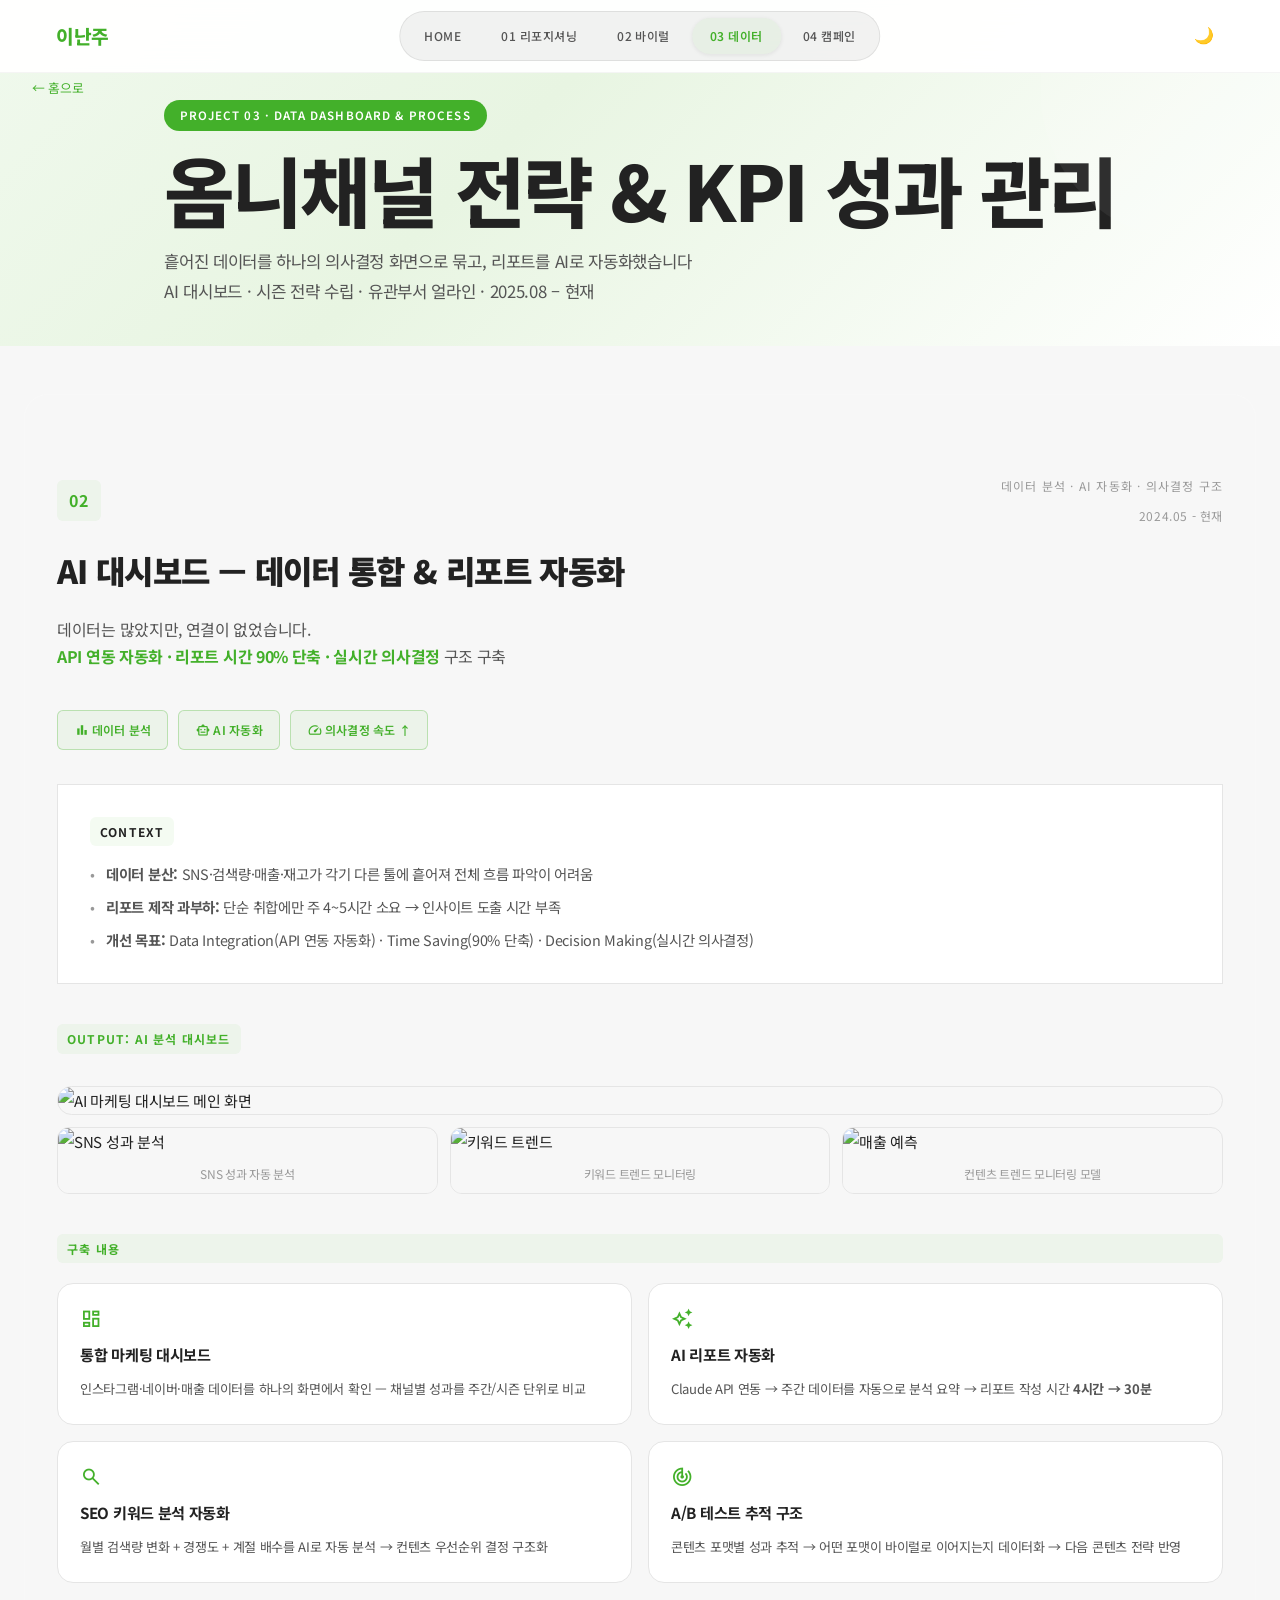
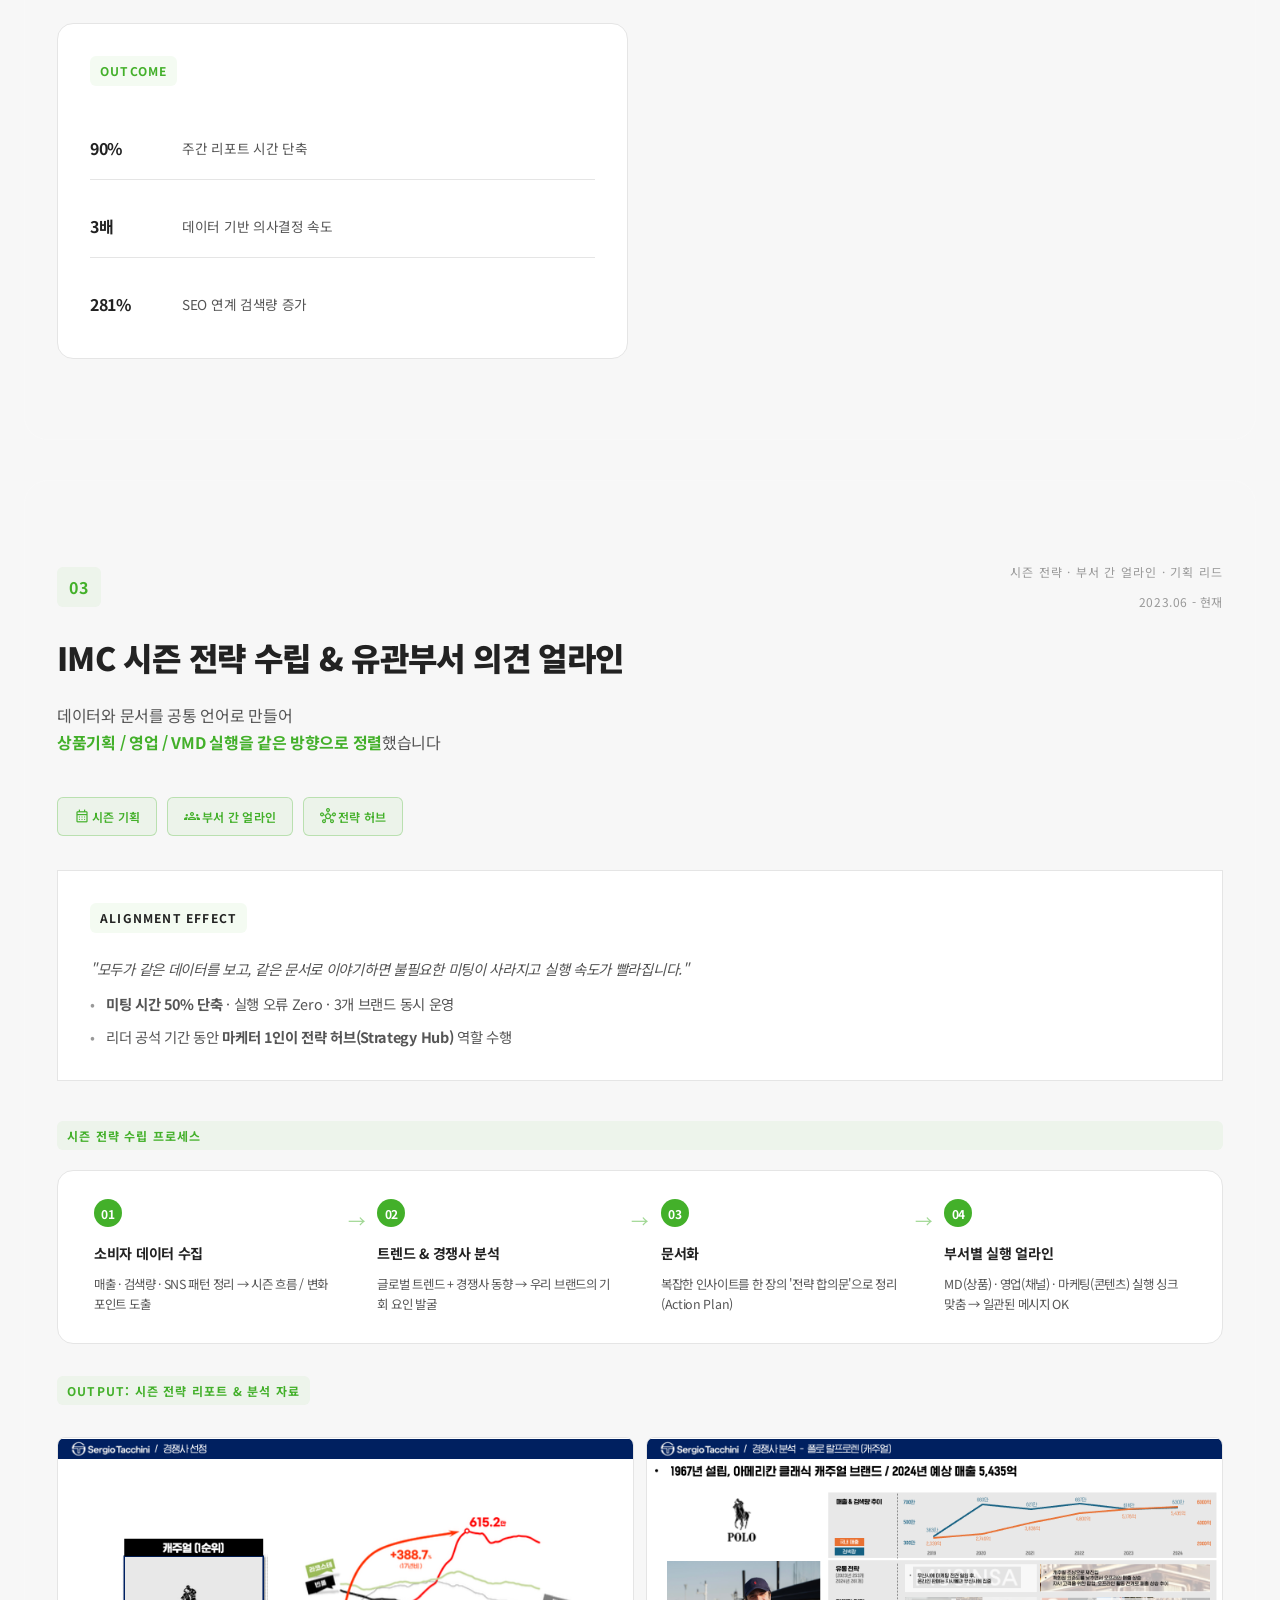
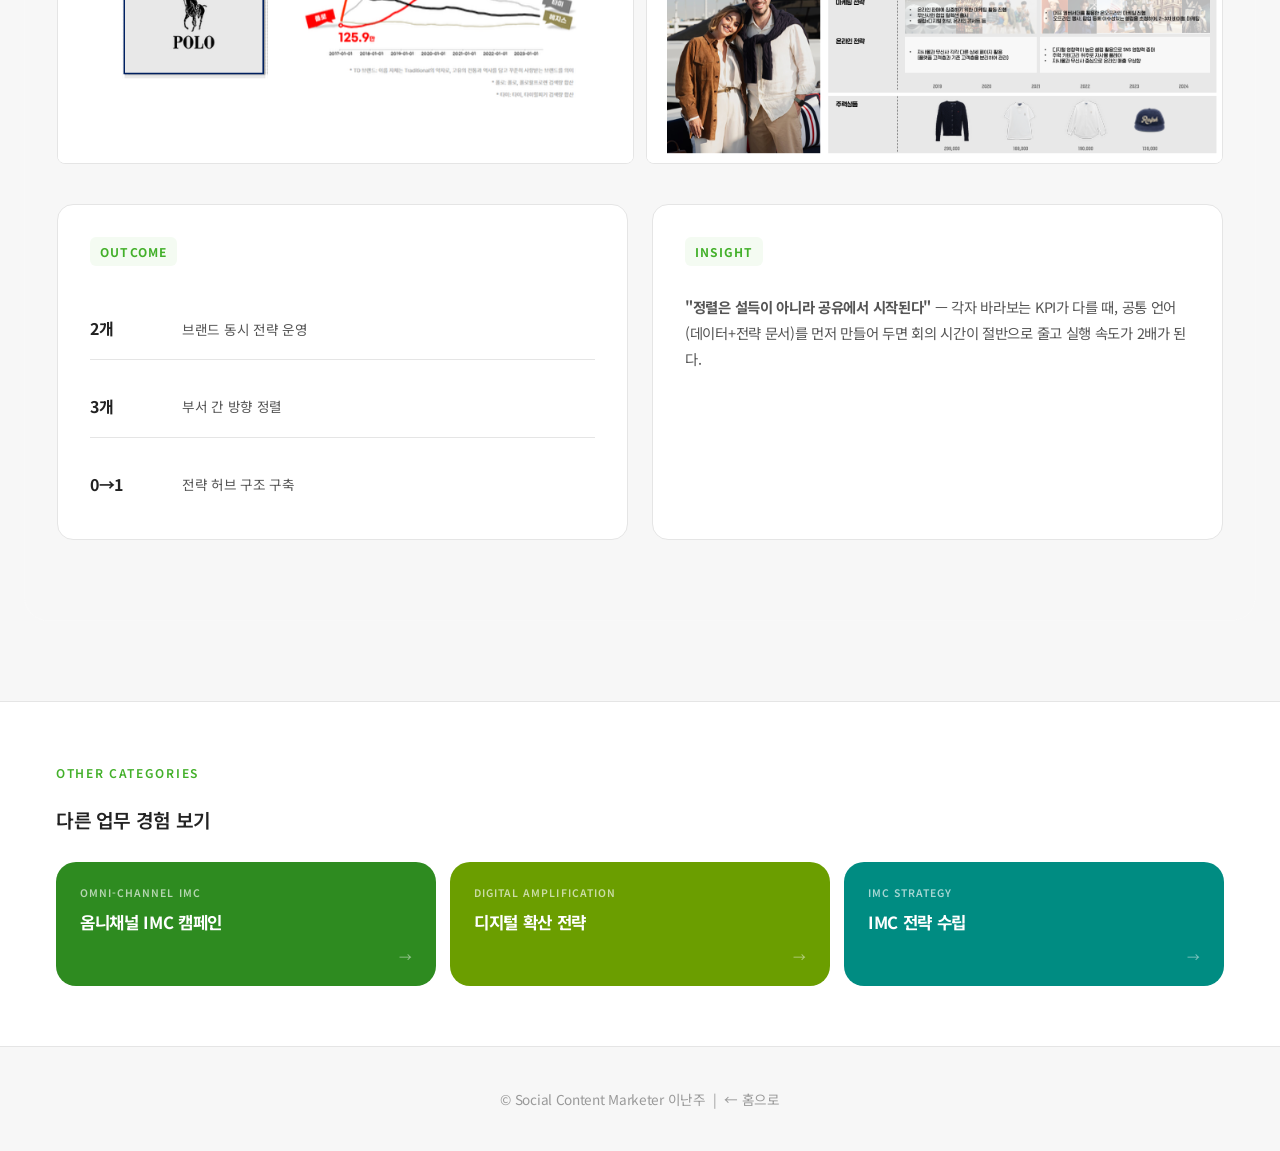
==== page-data.html @ d60c7d35 "Initial commit: SNS Content Marketing portfolio (신세계 JD 맞춤)" ====
<!DOCTYPE html>
<html lang="ko">
<head>
    <meta charset="UTF-8">
    <meta name="viewport" content="width=device-width, initial-scale=1.0">
    <title>Data Dashboard & Process | IMC 마케터 이난주</title>
    <meta name="description" content="옴니채널 전략 & KPI 성과 관리 — 흩어진 데이터를 하나의 의사결정 화면으로 묶고, 리포트를 AI로 자동화">
    <link rel="preconnect" href="https://fonts.googleapis.com">
    <link rel="preconnect" href="https://fonts.gstatic.com" crossorigin>
    <link href="https://fonts.googleapis.com/css2?family=Noto+Sans+KR:wght@300;400;500;700;900&display=swap" rel="stylesheet">
    <link rel="stylesheet" href="https://cdn.jsdelivr.net/gh/orioncactus/pretendard@v1.3.9/dist/web/static/pretendard.min.css">
    <link href="https://fonts.googleapis.com/css2?family=Material+Symbols+Outlined:opsz,wght,FILL,GRAD@24,400,0,0&display=swap" rel="stylesheet">
    <link rel="stylesheet" href="style.css?v=11">
</head>
<body>
    <nav class="navbar">
        <div class="nav-container">
            <a href="index.html" class="logo">이난주</a>
            <ul class="nav-menu">
                <li><a href="index.html">HOME</a></li>
                <li><a href="page-positioning.html">01 리포지셔닝</a></li>
                <li><a href="page-viral.html">02 바이럴</a></li>
                <li><a href="page-data.html" class="active">03 데이터</a></li>
                <li><a href="page-campaign.html">04 캠페인</a></li>
            </ul>
            <div class="nav-actions">
                <button class="dark-mode-toggle" id="darkModeToggle" title="다크/라이트 모드" aria-label="다크모드 전환">🌙</button>
                <div class="hamburger">
                    <span></span><span></span><span></span>
                </div>
            </div>
        </div>
    </nav>

    <!-- 카테고리 히어로 -->
    <section class="cat-hero cat-3">
        <a href="index.html" class="cat-hero-back cat-hero-back-fixed">← 홈으로</a>
        <div class="container">
            <div class="cat-hero-pill">Project 03 · Data Dashboard & Process</div>
            <h1>옴니채널 전략 & KPI 성과 관리</h1>
            <p class="cat-hero-desc">흩어진 데이터를 하나의 의사결정 화면으로 묶고, 리포트를 AI로 자동화했습니다<br>AI 대시보드 · 시즌 전략 수립 · 유관부서 얼라인 · 2025.08 – 현재</p>
        </div>
    </section>

    <!-- 프로젝트 상세 -->
    <section class="cat-projects">
        <div class="container">
            <div class="projects-list">

                <!-- 프로젝트 02: AI 대시보드 -->
                <article class="project-item" id="ai-dashboard">
                    <div class="project-header">
                        <div class="project-index">02</div>
                        <div class="project-meta">
                            <span class="project-category">데이터 분석 · AI 자동화 · 의사결정 구조</span>
                            <span class="project-period">2024.05 - 현재</span>
                        </div>
                    </div>
                    <h3 class="project-name">AI 대시보드 — 데이터 통합 & 리포트 자동화</h3>
                    <p class="project-summary">
                        데이터는 많았지만, 연결이 없었습니다.<br>
                        <strong>API 연동 자동화 · 리포트 시간 90% 단축 · 실시간 의사결정</strong> 구조 구축
                    </p>
                    <div class="project-strengths">
                        <div class="chips">
                            <span class="chip"><span class="material-symbols-outlined chip-icon">bar_chart</span> 데이터 분석</span>
                            <span class="chip"><span class="material-symbols-outlined chip-icon">smart_toy</span> AI 자동화</span>
                            <span class="chip"><span class="material-symbols-outlined chip-icon">speed</span> 의사결정 속도 ↑</span>
                        </div>
                    </div>

                    <div class="common-context">
                        <div class="detail-card context">
                            <span class="detail-label">CONTEXT</span>
                            <ul>
                                <li><strong>데이터 분산:</strong> SNS·검색량·매출·재고가 각기 다른 툴에 흩어져 전체 흐름 파악이 어려움</li>
                                <li><strong>리포트 제작 과부하:</strong> 단순 취합에만 주 4~5시간 소요 → 인사이트 도출 시간 부족</li>
                                <li><strong>개선 목표:</strong> Data Integration(API 연동 자동화) · Time Saving(90% 단축) · Decision Making(실시간 의사결정)</li>
                            </ul>
                        </div>
                    </div>

                    <div class="ai-dashboard-showcase">
                        <div class="showcase-header"><span class="detail-label">OUTPUT: AI 분석 대시보드</span></div>
                        <div class="dashboard-main">
                            <img src="images/Sample Dashboard.png" alt="AI 마케팅 대시보드 메인 화면">
                        </div>
                        <div class="dashboard-details-grid">
                            <div class="dashboard-detail">
                                <img src="images/dashboard-overview-posts.png" alt="SNS 성과 분석">
                                <span>SNS 성과 자동 분석</span>
                            </div>
                            <div class="dashboard-detail">
                                <img src="images/dashboard-overview-monthly.png" alt="키워드 트렌드">
                                <span>키워드 트렌드 모니터링</span>
                            </div>
                            <div class="dashboard-detail">
                                <img src="images/dashboard-overview-content.png" alt="매출 예측">
                                <span>컨텐츠 트렌드 모니터링 모델</span>
                            </div>
                        </div>
                    </div>

                    <div class="what-i-built">
                        <span class="detail-label">구축 내용</span>
                        <div class="built-grid">
                            <div class="built-item">
                                <span class="material-symbols-outlined built-icon">dashboard</span>
                                <h5>통합 마케팅 대시보드</h5>
                                <p>인스타그램·네이버·매출 데이터를 하나의 화면에서 확인 — 채널별 성과를 주간/시즌 단위로 비교</p>
                            </div>
                            <div class="built-item">
                                <span class="material-symbols-outlined built-icon">auto_awesome</span>
                                <h5>AI 리포트 자동화</h5>
                                <p>Claude API 연동 → 주간 데이터를 자동으로 분석 요약 → 리포트 작성 시간 <strong>4시간 → 30분</strong></p>
                            </div>
                            <div class="built-item">
                                <span class="material-symbols-outlined built-icon">search</span>
                                <h5>SEO 키워드 분석 자동화</h5>
                                <p>월별 검색량 변화 + 경쟁도 + 계절 배수를 AI로 자동 분석 → 컨텐츠 우선순위 결정 구조화</p>
                            </div>
                            <div class="built-item">
                                <span class="material-symbols-outlined built-icon">track_changes</span>
                                <h5>A/B 테스트 추적 구조</h5>
                                <p>콘텐츠 포맷별 성과 추적 → 어떤 포맷이 바이럴로 이어지는지 데이터화 → 다음 콘텐츠 전략 반영</p>
                            </div>
                        </div>
                    </div>

                    <div class="outcome-section">
                        <div class="outcome-metrics">
                            <span class="detail-label">OUTCOME</span>
                            <div class="outcome-grid">
                                <div class="outcome-item"><span class="outcome-value">90%</span><span class="outcome-label">주간 리포트 시간 단축</span></div>
                                <div class="outcome-item"><span class="outcome-value">3배</span><span class="outcome-label">데이터 기반 의사결정 속도</span></div>
                                <div class="outcome-item"><span class="outcome-value">281%</span><span class="outcome-label">SEO 연계 검색량 증가</span></div>
                            </div>
                        </div>
                    </div>
                </article>

                <!-- 프로젝트 03: 시즌 전략 -->
                <article class="project-item" id="content-strategy">
                    <div class="project-header">
                        <div class="project-index">03</div>
                        <div class="project-meta">
                            <span class="project-category">시즌 전략 · 부서 간 얼라인 · 기획 리드</span>
                            <span class="project-period">2023.06 - 현재</span>
                        </div>
                    </div>
                    <h3 class="project-name">IMC 시즌 전략 수립 & 유관부서 의견 얼라인</h3>
                    <p class="project-summary">
                        데이터와 문서를 공통 언어로 만들어<br>
                        <strong>상품기획 / 영업 / VMD 실행을 같은 방향으로 정렬</strong>했습니다
                    </p>
                    <div class="project-strengths">
                        <div class="chips">
                            <span class="chip"><span class="material-symbols-outlined chip-icon">calendar_month</span> 시즌 기획</span>
                            <span class="chip"><span class="material-symbols-outlined chip-icon">groups</span> 부서 간 얼라인</span>
                            <span class="chip"><span class="material-symbols-outlined chip-icon">hub</span> 전략 허브</span>
                        </div>
                    </div>

                    <div class="common-context">
                        <div class="detail-card context">
                            <span class="detail-label">ALIGNMENT EFFECT</span>
                            <p style="font-style:italic;color:#555;margin:8px 0 12px;">"모두가 같은 데이터를 보고, 같은 문서로 이야기하면 불필요한 미팅이 사라지고 실행 속도가 빨라집니다."</p>
                            <ul>
                                <li><strong>미팅 시간 50% 단축</strong> · 실행 오류 Zero · 3개 브랜드 동시 운영</li>
                                <li>리더 공석 기간 동안 <strong>마케터 1인이 전략 허브(Strategy Hub)</strong> 역할 수행</li>
                            </ul>
                        </div>
                    </div>

                    <div class="season-strategy-flow">
                        <span class="detail-label">시즌 전략 수립 프로세스</span>
                        <div class="process-steps">
                            <div class="process-step">
                                <div class="step-num">01</div>
                                <h5>소비자 데이터 수집</h5>
                                <p>매출 · 검색량 · SNS 패턴 정리 → 시즌 흐름 / 변화 포인트 도출</p>
                            </div>
                            <div class="process-arrow">→</div>
                            <div class="process-step">
                                <div class="step-num">02</div>
                                <h5>트렌드 & 경쟁사 분석</h5>
                                <p>글로벌 트렌드 + 경쟁사 동향 → 우리 브랜드의 기회 요인 발굴</p>
                            </div>
                            <div class="process-arrow">→</div>
                            <div class="process-step">
                                <div class="step-num">03</div>
                                <h5>문서화</h5>
                                <p>복잡한 인사이트를 한 장의 '전략 합의문'으로 정리 (Action Plan)</p>
                            </div>
                            <div class="process-arrow">→</div>
                            <div class="process-step">
                                <div class="step-num">04</div>
                                <h5>부서별 실행 얼라인</h5>
                                <p>MD(상품) · 영업(채널) · 마케팅(콘텐츠) 실행 싱크 맞춤 → 일관된 메시지 OK</p>
                            </div>
                        </div>
                    </div>

                    <div class="season-report-showcase">
                        <div class="showcase-header"><span class="detail-label">OUTPUT: 시즌 전략 리포트 & 분석 자료</span></div>
                        <div class="showcase-grid showcase-grid-2">
                            <div class="showcase-item doc-item">
                                <img src="images/competitor-analysis/Slide2.png" alt="경쟁사 분석 자료">
                                <span>경쟁사 분석 자료 (2025SS)</span>
                            </div>
                            <div class="showcase-item doc-item">
                                <img src="images/competitor-analysis/Slide3.png" alt="시즌 전략 문서">
                                <span>시즌 전략 수립 문서 예시</span>
                            </div>
                        </div>
                    </div>

                    <div class="outcome-section">
                        <div class="outcome-metrics">
                            <span class="detail-label">OUTCOME</span>
                            <div class="outcome-grid">
                                <div class="outcome-item"><span class="outcome-value">2개</span><span class="outcome-label">브랜드 동시 전략 운영</span></div>
                                <div class="outcome-item"><span class="outcome-value">3개</span><span class="outcome-label">부서 간 방향 정렬</span></div>
                                <div class="outcome-item"><span class="outcome-value">0→1</span><span class="outcome-label">전략 허브 구조 구축</span></div>
                            </div>
                        </div>
                        <div class="outcome-insight">
                            <span class="detail-label">INSIGHT</span>
                            <p><strong>"정렬은 설득이 아니라 공유에서 시작된다"</strong> — 각자 바라보는 KPI가 다를 때, 공통 언어(데이터+전략 문서)를 먼저 만들어 두면 회의 시간이 절반으로 줄고 실행 속도가 2배가 된다.</p>
                        </div>
                    </div>
                </article>

            </div>
        </div>
    </section>

    <!-- 다른 카테고리 이동 -->
    <section class="cat-footer-nav">
        <div class="container">
            <div class="section-label">OTHER CATEGORIES</div>
            <p class="cat-footer-title">다른 업무 경험 보기</p>
            <div class="cat-footer-grid">
                <a href="page-campaign.html" class="cat-footer-card card-1">
                    <div><span class="cat-footer-card-en">Omni-Channel IMC</span><h4>옴니채널 IMC 캠페인</h4></div>
                    <span class="cat-footer-card-arrow">→</span>
                </a>
                <a href="page-viral.html" class="cat-footer-card card-2">
                    <div><span class="cat-footer-card-en">Digital Amplification</span><h4>디지털 확산 전략</h4></div>
                    <span class="cat-footer-card-arrow">→</span>
                </a>
                <a href="page-positioning.html" class="cat-footer-card card-3">
                    <div><span class="cat-footer-card-en">IMC Strategy</span><h4>IMC 전략 수립</h4></div>
                    <span class="cat-footer-card-arrow">→</span>
                </a>
            </div>
        </div>
    </section>

    <footer class="footer">
        <div class="container">
            <p>&copy; Social Content Marketer 이난주 &nbsp;|&nbsp; <a href="index.html" style="color:var(--text-muted);text-decoration:none;">← 홈으로</a></p>
        </div>
    </footer>

    <script src="script.js?v=11"></script>
</body>
</html>
---- style.css ----
/* =============================================
   IMC 마케터 포트폴리오 - 올리브영 Theme
   - CJ 올리브영 앱/웹 디자인 시스템 적용
   ============================================= */

/* CSS 변수 - 올리브영 컬러 시스템 */
:root {
    --primary: #222222;

    /* 올리브영 브랜드 컬러 */
    --oy-green: #43B02A;
    --oy-green-dark: #359922;
    --oy-green-light: #5DC726;
    --oy-green-bg: rgba(67, 176, 42, 0.06);
    --oy-green-bg-medium: rgba(67, 176, 42, 0.12);
    --oy-mint: #008C82;
    --oy-lime: #6B9E00;

    /* 카드 컬러 팔레트 (올리브영 톤, 대비 보장) */
    --refeeel-blue: #2E8B20;
    --refeeel-yellow: #6B9E00;
    --refeeel-coral: #008C82;
    --refeeel-teal: #1A6B3D;

    --accent: #43B02A;
    --accent-hover: #359922;
    --accent-light: rgba(67, 176, 42, 0.08);

    --bg: #ffffff;
    --bg-subtle: #F7F7F7;
    --bg-card: #ffffff;
    --bg-dark: #222222;
    --bg-warm: #F0F9ED;

    --text: #222222;
    --text-sub: #555555;
    --text-muted: #999999;
    --text-light: #ffffff;

    --border: #E5E5E5;
    --border-strong: #D0D0D0;
    --border-accent: rgba(67, 176, 42, 0.3);
    --shadow-sm: 0 1px 4px rgba(0, 0, 0, 0.04);
    --shadow-md: 0 2px 12px rgba(0, 0, 0, 0.06);
    --shadow-accent: 0 4px 20px rgba(67, 176, 42, 0.12);

    --problem-color: #222222;
    --solution-color: #43B02A;
    --result-color: #43B02A;
    --insight-color: #222222;

    --radius-lg: 16px;
    --radius-md: 12px;
    --radius-sm: 6px;
    --transition: all 0.25s ease;

    --highlight-yellow: rgba(67, 176, 42, 0.08);
    --highlight-green: rgba(67, 176, 42, 0.15);
    --highlight-blue: rgba(0, 184, 169, 0.08);
}

/* 텍스트 하이라이트 - 올리브영 그린 */
.highlight {
    color: var(--oy-green);
    font-weight: 700;
}

.hl-yellow {
    font-weight: 700;
    color: var(--text);
    background: linear-gradient(180deg, transparent 60%, var(--oy-green-bg-medium) 60%);
}

.hl-green {
    font-weight: 700;
    color: var(--oy-green);
}

/* =============================================
   RE:FEEEL 스타일 TOC 카테고리 카드 그리드
   ============================================= */
.toc-category-grid {
    display: grid;
    grid-template-columns: repeat(4, 1fr);
    gap: 20px;
    margin-bottom: 60px;
}

/* RE:FEEEL 스타일 카테고리 카드 */
.toc-cat-card {
    display: flex;
    flex-direction: column;
    justify-content: space-between;
    border-radius: 24px;
    padding: 28px 28px 22px;
    min-height: 220px;
    text-decoration: none;
    transition: transform 0.25s cubic-bezier(0.34, 1.56, 0.64, 1), box-shadow 0.25s ease;
    position: relative;
    overflow: hidden;
}

.toc-cat-card:hover {
    transform: translateY(-6px) scale(1.02);
    box-shadow: 0 20px 60px rgba(0, 0, 0, 0.12);
}

/* 카드 컬러 테마 - 올리브영 (충분한 명암 대비) */
.toc-cat-1 { background: #2E8B20; }
.toc-cat-2 { background: #1A6B3D; }
.toc-cat-3 { background: #008C82; }
.toc-cat-4 { background: #6B9E00; }

/* RE:FEEEL 도트 */
.toc-cat-dot {
    width: 12px;
    height: 12px;
    background: rgba(0, 0, 0, 0.25);
    border-radius: 50%;
    margin-bottom: auto;
}

.toc-cat-body {
    flex: 1;
    display: flex;
    flex-direction: column;
    justify-content: center;
    padding: 16px 0;
}

.toc-cat-en {
    font-size: 0.7rem;
    font-weight: 600;
    letter-spacing: 0.1em;
    text-transform: uppercase;
    color: rgba(255, 255, 255, 0.7);
    display: block;
    margin-bottom: 6px;
}

.toc-cat-2 .toc-cat-en {
    color: rgba(255, 255, 255, 0.7);
}

.toc-cat-card h3 {
    font-size: 1.5rem;
    font-weight: 800;
    color: white;
    letter-spacing: -0.03em;
    line-height: 1.2;
    margin: 0;
}

.toc-cat-2 h3 {
    color: white;
}

/* RE:FEEEL 스타일 하단 카테고리 필 */
.toc-cat-pill {
    display: inline-flex;
    align-items: center;
    padding: 7px 16px;
    background: rgba(0, 0, 0, 0.15);
    border-radius: 40px;
    font-size: 0.72rem;
    font-weight: 600;
    color: rgba(255, 255, 255, 0.9);
    letter-spacing: 0.02em;
    align-self: flex-start;
    backdrop-filter: blur(4px);
}

.toc-cat-2 .toc-cat-pill {
    background: rgba(255, 255, 255, 0.15);
    color: rgba(255, 255, 255, 0.9);
}

@media (max-width: 1024px) {
    .toc-category-grid {
        grid-template-columns: repeat(2, 1fr);
    }
}

@media (max-width: 600px) {
    .toc-category-grid {
        grid-template-columns: 1fr 1fr;
        gap: 14px;
    }
    .toc-cat-card {
        min-height: 160px;
        padding: 20px 20px 16px;
    }
    .toc-cat-card h3 {
        font-size: 1.15rem;
    }
}

/* 목차 섹션 */
.toc {
    padding: 100px 0;
    background: var(--bg-subtle);
}

.toc-title {
    font-size: 2.4rem;
    font-weight: 700;
    letter-spacing: -0.03em;
    margin-bottom: 48px;
    color: var(--text);
}

.toc-grid {
    display: flex;
    flex-direction: column;
    gap: 0;
}

.toc-item {
    display: grid;
    grid-template-columns: 60px 1fr auto;
    align-items: center;
    gap: 24px;
    padding: 24px 0;
    border-bottom: 1px solid var(--border);
    text-decoration: none;
    transition: var(--transition);
}

.toc-item:first-child {
    border-top: 1px solid var(--border);
}

.toc-item:hover {
    padding-left: 16px;
    background: var(--oy-green-bg);
}

.toc-item.featured {
    border-left: 3px solid var(--oy-green);
    padding-left: 16px;
    background: var(--oy-green-bg);
}

.toc-item.featured:hover {
    background: var(--oy-green-bg-medium);
}

.featured-badge {
    display: inline-block;
    font-size: 0.65rem;
    font-weight: 700;
    color: white;
    text-transform: uppercase;
    letter-spacing: 0.05em;
    margin-left: 12px;
    padding: 3px 10px;
    background: var(--oy-green);
    border-radius: var(--radius-sm);
    vertical-align: middle;
}

.toc-number {
    font-size: 0.85rem;
    font-weight: 600;
    color: var(--text-muted);
    letter-spacing: 0.05em;
}

.toc-name {
    font-size: 1.1rem;
    font-weight: 600;
    color: var(--text);
    letter-spacing: -0.01em;
}

.toc-category {
    font-size: 0.8rem;
    color: var(--text-muted);
    letter-spacing: 0.02em;
}

@media (max-width: 768px) {
    .toc-item {
        grid-template-columns: 40px 1fr;
        gap: 16px;
    }
    
    .toc-category {
        grid-column: 2;
        margin-top: -8px;
    }
    
    .toc-name {
        font-size: 1rem;
    }
}

/* 프로젝트 메인 이미지 */
.project-main-image {
    margin: 24px 0 32px;
    border: 1px solid var(--border);
    overflow: hidden;
}

.project-main-image img {
    width: 100%;
    height: auto;
    display: block;
}

/* 썸네일 이미지 그리드 - 한 줄 중앙 정렬 */
.media-grid-thumbs {
    display: flex;
    justify-content: center;
    gap: 16px;
    overflow-x: auto;
}

.media-thumb {
    flex: 0 0 auto;
    width: 240px;
    aspect-ratio: 1080 / 1350;
    display: block;
    border: 1px solid var(--border);
    overflow: hidden;
    transition: var(--transition);
    background: #ffffff;
}

.media-thumb:hover {
    border-color: var(--text);
}

.media-thumb img {
    width: 100%;
    height: 100%;
    object-fit: contain;
    display: block;
    background: #ffffff;
}

/* 세로가 긴 이미지 (9:16 비율) - 흰 배경 */
.media-thumb.vertical {
    background: #ffffff;
}

.media-thumb.vertical img {
    object-fit: contain;
}

@media (max-width: 768px) {
    .media-grid-thumbs {
        gap: 12px;
    }
    
    .media-thumb {
        width: 160px;
    }
}

.hl-blue {
    font-weight: 700;
    color: var(--accent);
}

/* 스킬 하이라이트 */
.skill-highlight {
    font-weight: 700;
    color: var(--accent);
}

/* 성과 숫자 강조 */
.big-number {
    font-size: 1.3em;
    font-weight: 700;
    color: var(--text);
}

/* 리셋 및 기본 스타일 */
* {
    margin: 0;
    padding: 0;
    box-sizing: border-box;
}

html {
    scroll-behavior: smooth;
}

body {
    font-family: 'Pretendard', 'Noto Sans KR', system-ui, -apple-system, sans-serif;
    font-size: 15px;
    line-height: 1.8;
    color: var(--text);
    background-color: var(--bg);
    overflow-x: hidden;
    font-weight: 400;
    letter-spacing: -0.02em;
}

.container {
    max-width: 1400px;
    margin: 0 auto;
    padding: 0 56px;
}

/* =============================================
   네비게이션
   ============================================= */
.navbar {
    position: fixed;
    top: 0;
    left: 0;
    right: 0;
    z-index: 1000;
    padding: 16px 56px;
    background: rgba(255, 255, 255, 0.95);
    backdrop-filter: blur(16px);
    -webkit-backdrop-filter: blur(16px);
    transition: var(--transition);
    border-bottom: 1px solid rgba(0, 0, 0, 0.04);
}

.navbar.scrolled {
    background: rgba(255, 255, 255, 0.97);
    border-bottom: 1px solid var(--border);
    padding: 12px 56px;
    backdrop-filter: blur(12px);
    -webkit-backdrop-filter: blur(12px);
}

.navbar.scrolled .logo {
    color: var(--text);
}

.navbar.scrolled .nav-menu a {
    color: var(--text-sub);
}

.navbar.scrolled .nav-menu a:hover {
    color: var(--text);
}

.navbar.scrolled .hamburger span {
    background: var(--text);
}

.nav-container {
    max-width: 1400px;
    margin: 0 auto;
    display: flex;
    justify-content: space-between;
    align-items: center;
    position: relative;
}

.logo {
    font-size: 1.2rem;
    font-weight: 700;
    color: var(--text);
    text-decoration: none;
    letter-spacing: -0.02em;
}

/* 네비게이션 중앙 정렬 (RE:FEEEL 스타일) - 절대 위치로 안정적인 중앙 정렬 */
.nav-menu {
    display: flex;
    list-style: none;
    gap: 4px;
    background: rgba(0, 0, 0, 0.05);
    border: 1px solid rgba(0, 0, 0, 0.08);
    border-radius: 40px;
    padding: 6px;
    position: absolute;
    left: 50%;
    transform: translateX(-50%);
}

.nav-menu a {
    display: block;
    text-decoration: none;
    color: var(--text-sub);
    font-size: 0.75rem;
    font-weight: 500;
    letter-spacing: 0.04em;
    text-transform: uppercase;
    transition: var(--transition);
    padding: 7px 18px;
    border-radius: 32px;
}

.nav-menu a:hover {
    color: var(--text);
    background: rgba(0, 0, 0, 0.06);
}

.nav-menu li.active a,
.nav-menu a.active {
    color: var(--oy-green);
    background: var(--oy-green-bg);
    font-weight: 600;
    box-shadow: 0 1px 4px rgba(0, 0, 0, 0.08);
}

/* 우측 액션 영역 */
.nav-actions {
    display: flex;
    align-items: center;
    gap: 12px;
    justify-self: end;
}

/* 다크모드 토글 버튼 (RE:FEEEL 달 아이콘 스타일) */
.dark-mode-toggle {
    width: 40px;
    height: 40px;
    border: 1px solid rgba(255, 255, 255, 0.15);
    background: rgba(255, 255, 255, 0.08);
    border-radius: 50%;
    display: flex;
    align-items: center;
    justify-content: center;
    cursor: pointer;
    font-size: 1rem;
    transition: var(--transition);
    line-height: 1;
    padding: 0;
}

.dark-mode-toggle:hover {
    background: rgba(255, 255, 255, 0.15);
    border-color: rgba(255, 255, 255, 0.3);
    transform: rotate(20deg);
}

/* 라이트 모드 스크롤 시 네비게이션 */
.navbar.scrolled .nav-menu {
    background: rgba(0, 0, 0, 0.05);
    border-color: rgba(0, 0, 0, 0.08);
}

.navbar.scrolled .nav-menu a {
    color: var(--text-sub);
}

.navbar.scrolled .nav-menu a:hover {
    color: var(--text);
    background: rgba(0, 0, 0, 0.05);
}

.navbar.scrolled .dark-mode-toggle {
    border-color: rgba(0, 0, 0, 0.12);
    background: rgba(0, 0, 0, 0.04);
}

.hamburger {
    display: none;
    flex-direction: column;
    cursor: pointer;
    gap: 6px;
}

.hamburger span {
    width: 24px;
    height: 1px;
    background: var(--text-light);
    transition: var(--transition);
}

/* =============================================
   히어로 섹션
   ============================================= */
.hero {
    min-height: 100vh;
    display: flex;
    align-items: center;
    justify-content: center;
    position: relative;
    overflow: hidden;
    background: var(--bg-dark);
}

/* RE:FEEEL 스타일 라이트 히어로 */
.hero.hero-light {
    background: linear-gradient(180deg, #F0F9ED 0%, #FFFFFF 60%);
    min-height: 100vh;
}

.hero.hero-light .hero-title {
    color: var(--text);
    font-size: clamp(2.4rem, 6vw, 4.8rem);
    line-height: 1.15;
}

.hero.hero-light .hero-tagline {
    color: var(--text-sub);
    background: rgba(0, 0, 0, 0.04);
    border-color: rgba(0, 0, 0, 0.08);
}

.hero.hero-light .hero-career {
    color: var(--text-muted);
}

.hero.hero-light .hero-journey .journey-step.past {
    color: var(--text-muted);
    background: rgba(0, 0, 0, 0.04);
    border-color: rgba(0, 0, 0, 0.08);
}

.hero.hero-light .hero-kw {
    border-color: rgba(0, 0, 0, 0.1);
    color: var(--text-sub);
}

.hero.hero-light .scroll-indicator span {
    color: var(--text-muted);
}

.hero.hero-light .scroll-line {
    background: linear-gradient(to bottom, rgba(0,0,0,0.2), transparent);
}

/* RE:FEEEL 스타일 히어로 서브 레이블 */
.hero-sub-label {
    font-size: 0.8rem;
    font-weight: 600;
    letter-spacing: 0.12em;
    text-transform: uppercase;
    color: var(--text-muted);
    margin-bottom: 20px;
}

.hero-light .hero-sub-label {
    color: var(--text-muted);
}

/* RE:FEEEL 스타일 단어 하이라이트 뱃지 */
.word-badge {
    display: inline-block;
    padding: 4px 20px 6px;
    border-radius: 10px;
    font-weight: 800;
    letter-spacing: -0.02em;
    vertical-align: baseline;
    line-height: inherit;
}

.badge-purple {
    background: rgba(67, 176, 42, 0.12);
    color: #2D8C3C;
}

.badge-teal {
    background: rgba(0, 184, 169, 0.12);
    color: #008C82;
}

.badge-coral {
    background: rgba(155, 206, 38, 0.15);
    color: #5A8C00;
}

.badge-yellow {
    background: #FFF0B3;
    color: #8A6800;
}

.hero-glow {
    display: none;
}

@keyframes pulse {
    0%, 100% {
        opacity: 0.8;
        transform: translate(-50%, -50%) scale(1);
    }
    50% {
        opacity: 1;
        transform: translate(-50%, -50%) scale(1.1);
    }
}

.hero-content {
    text-align: center;
    z-index: 1;
}

.hero-title {
    font-size: clamp(2.8rem, 8vw, 5.5rem);
    font-weight: 700;
    letter-spacing: -0.04em;
    margin-bottom: 32px;
    line-height: 1.05;
    color: var(--text-light);
}

.hero-title .korean {
    font-weight: 700;
    display: block;
    margin-top: 8px;
}

.hero-tagline {
    font-size: 1.1rem;
    color: rgba(255, 255, 255, 0.7);
    letter-spacing: -0.01em;
    text-transform: none;
    margin-bottom: 20px;
    display: inline-block;
    padding: 12px 24px;
    background: rgba(255, 45, 120, 0.08);
    border: 1px solid rgba(255, 45, 120, 0.15);
    border-radius: 32px;
    font-weight: 400;
}

.hero-sub {
    font-size: 1.1rem;
    color: rgba(255, 255, 255, 0.7);
    letter-spacing: 0.02em;
    font-weight: 400;
    line-height: 1.8;
    max-width: 600px;
    margin: 0 auto;
}

.hero-career {
    font-size: 0.8rem;
    color: rgba(255, 255, 255, 0.4);
    letter-spacing: 0.1em;
    font-weight: 400;
    margin-top: 24px;
}

.brand-highlight {
    color: rgba(255, 255, 255, 0.85);
    font-weight: 600;
    letter-spacing: 0.05em;
}

.scroll-indicator {
    position: absolute;
    bottom: 40px;
    left: 50%;
    transform: translateX(-50%);
    display: flex;
    flex-direction: column;
    align-items: center;
    gap: 12px;
}

.scroll-indicator span {
    font-size: 0.7rem;
    color: rgba(255, 255, 255, 0.4);
    letter-spacing: 0.15em;
    text-transform: uppercase;
}

.scroll-line {
    width: 1px;
    height: 60px;
    background: linear-gradient(to bottom, rgba(255,255,255,0.4), transparent);
    animation: scrollLine 2s ease-in-out infinite;
}

@keyframes scrollLine {
    0%, 100% {
        opacity: 0.3;
        transform: scaleY(1);
    }
    50% {
        opacity: 1;
        transform: scaleY(1.2);
    }
}

/* =============================================
   섹션 공통
   ============================================= */
section {
    padding: 140px 0;
}

.section-label {
    font-size: 0.75rem;
    color: var(--oy-green);
    font-weight: 600;
    letter-spacing: 0.14em;
    text-transform: uppercase;
    margin-bottom: 24px;
}

.section-title {
    font-size: clamp(2rem, 4vw, 3rem);
    font-weight: 600;
    margin-bottom: 60px;
    letter-spacing: -0.02em;
}

/* =============================================
   How I Work 섹션
   ============================================= */
.how-i-work {
    background: var(--bg);
    border-top: 1px solid var(--border);
}

.how-i-work .section-title {
    font-size: clamp(1.8rem, 3vw, 2.5rem);
    font-weight: 700;
    line-height: 1.4;
    margin-bottom: 32px;
    letter-spacing: -0.02em;
}

.how-i-work .section-title .highlight {
    color: var(--oy-green);
    font-weight: 700;
    border-bottom: 3px solid var(--oy-green);
    padding-bottom: 2px;
}

.process-intro {
    max-width: 700px;
    margin-bottom: 60px;
}

.process-intro p {
    font-size: 1.05rem;
    color: var(--text-sub);
    line-height: 1.9;
}

/* 프로세스 그리드 */
.process-grid {
    display: grid;
    grid-template-columns: repeat(2, 1fr);
    gap: 24px;
    margin-bottom: 80px;
}

.process-item {
    display: flex;
    gap: 24px;
    padding: 32px;
    background: var(--bg-card);
    border: 1px solid var(--border);
    transition: var(--transition);
}

.process-item:hover {
    border-color: var(--text);
}

.process-number {
    font-size: 0.75rem;
    color: var(--accent);
    font-weight: 600;
    letter-spacing: 0.1em;
    flex-shrink: 0;
}

.process-content h4 {
    font-size: 1.1rem;
    font-weight: 600;
    margin-bottom: 12px;
    color: var(--text);
}

.process-content p {
    font-size: 0.9rem;
    color: var(--text-sub);
    line-height: 1.7;
}

/* 핵심 지표 */
.work-stats {
    display: flex;
    gap: 60px;
    padding-top: 40px;
    border-top: 1px solid var(--border);
}

.stat-item {
    border-left: 2px solid var(--text);
    padding-left: 24px;
}

.stat-number {
    display: block;
    font-size: 2.5rem;
    font-weight: 700;
    color: var(--text);
    letter-spacing: -0.02em;
}

.stat-label {
    font-size: 0.85rem;
    color: var(--text-muted);
    letter-spacing: 0.05em;
}

@media (max-width: 768px) {
    .process-grid {
        grid-template-columns: 1fr;
    }
    
    .work-stats {
        flex-direction: column;
        gap: 24px;
    }
}

/* =============================================
   Work 섹션
   ============================================= */
.work {
    background: var(--bg-subtle);
    border-top: 1px solid var(--border);
}

.projects-list {
    display: flex;
    flex-direction: column;
    gap: 0;
}

.project-item {
    padding: 80px 32px;
    margin: 0 -32px;
    border-radius: 24px;
    margin-bottom: 40px;
    border: 1px solid rgba(255, 255, 255, 0.15);
}

/* 홀수 프로젝트 (1, 3, 5, 7) - 밝은 배경 */
.project-item:nth-child(odd) {
    background: rgba(255, 255, 255, 0.03);
}

/* 짝수 프로젝트 (2, 4, 6, 8) - 기본 배경 */
.project-item:nth-child(even) {
    background: transparent;
}

.project-item:last-child {
    margin-bottom: 0;
}

.project-header {
    display: flex;
    justify-content: space-between;
    align-items: center;
    margin-bottom: 16px;
}

.project-index {
    font-size: 1rem;
    color: var(--oy-green);
    font-weight: 700;
    background: var(--oy-green-bg);
    padding: 6px 12px;
    border-radius: var(--radius-sm);
    letter-spacing: 0.05em;
}

.project-meta {
    display: flex;
    flex-direction: column;
    gap: 8px;
    align-items: flex-end;
}

.project-category {
    font-size: 0.75rem;
    color: var(--text-muted);
    letter-spacing: 0.1em;
    text-transform: uppercase;
}

.project-period {
    font-size: 0.75rem;
    color: var(--text-muted);
    letter-spacing: 0.05em;
}

.project-contribution {
    font-size: 0.7rem;
    color: rgba(25,25,25,0.75);
    letter-spacing: 0.05em;
    margin-top: 0;
    background: rgba(255,255,255,0.75);
    border: 1px solid rgba(0,0,0,0.06);
    padding: 8px 10px;
    border-radius: 12px;
}

.project-name {
    font-size: clamp(1.5rem, 3vw, 2rem);
    font-weight: 900;
    margin-bottom: 16px;
    letter-spacing: -0.02em;
}

.project-summary {
    font-size: 1rem;
    color: var(--text-sub);
    line-height: 1.7;
    margin-bottom: 40px;
    max-width: 800px;
}

.project-summary strong {
    color: var(--oy-green);
    font-weight: 700;
}

/* 프로젝트 강점/칩 */
.project-strengths {
    margin: 18px 0 34px;
}

.chips {
    display: flex;
    flex-wrap: wrap;
    gap: 10px;
    margin-bottom: 10px;
}

.chip {
    display: inline-flex;
    align-items: center;
    padding: 8px 16px;
    border-radius: var(--radius-sm);
    border: 1px solid var(--border-accent);
    background: var(--oy-green-bg);
    color: var(--oy-green);
    font-size: 0.75rem;
    font-weight: 600;
    letter-spacing: 0.02em;
    transition: var(--transition);
}

.chip:hover {
    background: var(--oy-green);
    color: white;
    border-color: var(--oy-green);
}

.strengths-note {
    color: var(--text-sub);
    font-size: 0.95rem;
    line-height: 1.6;
}

.strengths-note strong {
    color: var(--kakao-black);
}

/* 프로젝트 미디어 추가 링크 */
.media-links {
    margin-top: 14px;
}

.media-link {
    display: inline-block;
    padding: 12px 16px;
    border-radius: 0;
    border: 1px solid var(--border);
    background: transparent;
    color: var(--text);
    text-decoration: none;
    font-weight: 500;
    font-size: 0.8rem;
    letter-spacing: 0.02em;
}

.media-link:hover {
    border-color: var(--text);
}

/* 프로젝트 미디어 (인스타그램 임베드 등) */
.project-media {
    margin-bottom: 40px;
}

.media-grid {
    display: flex;
    gap: 24px;
    flex-wrap: wrap;
}


.project-media .instagram-media {
    background: var(--bg-card) !important;
    border-radius: var(--radius-md) !important;
    flex: 1;
    min-width: 280px;
    border: 1px solid var(--border) !important;
    box-shadow: var(--shadow-sm);
}

.project-media iframe {
    border-radius: 12px;
}

/* 프로젝트 상세 그리드 */
.project-details-grid {
    display: grid;
    grid-template-columns: repeat(2, 1fr);
    gap: 24px;
}

/* 역할 카드는 전체 너비로 표시 */
.detail-card.role {
    grid-column: 1 / -1;
}

.detail-card {
    padding: 32px;
    background: var(--bg-card);
    border: 1px solid var(--border);
    border-radius: 0;
    box-shadow: none;
    transition: var(--transition);
}

.detail-card:hover {
    border-color: var(--text);
}

.detail-label {
    display: inline-block;
    font-size: 0.75rem;
    font-weight: 700;
    letter-spacing: 0.1em;
    margin-bottom: 16px;
    color: var(--oy-green);
    background: var(--oy-green-bg);
    padding: 4px 10px;
    border-radius: var(--radius-sm);
}

.detail-card.problem .detail-label {
    color: var(--problem-color);
}

.detail-card.solution .detail-label {
    color: var(--solution-color);
}

.detail-card.result .detail-label {
    color: var(--result-color);
}

.detail-card.insight .detail-label {
    color: var(--insight-color);
}

.detail-card.role .detail-label {
    color: var(--kakao-black);
}

.detail-card.context .detail-label {
    color: var(--kakao-black);
}

.detail-card.key-insight .detail-label {
    color: var(--kakao-black);
}

.detail-card.strategy .detail-label {
    color: var(--solution-color);
}

.detail-card.execution .detail-label {
    color: var(--solution-color);
}

.detail-card.hook .detail-label {
    color: var(--kakao-black);
}

.insight-quote {
    margin: 0 0 16px 0;
    padding: 20px 24px;
    border-radius: var(--radius-md);
    background: var(--oy-green-bg);
    border-left: 4px solid var(--oy-green);
    color: var(--text);
    font-size: 0.95rem;
    font-weight: 600;
    line-height: 1.6;
}

.context-bullets {
    margin-top: 10px;
    color: var(--text-sub);
}

.result-qual {
    margin-top: 16px;
    padding-top: 16px;
    border-top: 1px dashed rgba(0, 0, 0, 0.12);
}

.result-qual ul {
    list-style: none;
    display: grid;
    gap: 10px;
}

.result-qual li {
    color: var(--text-sub);
    padding-left: 16px;
    position: relative;
}

.result-qual li::before {
    content: '•';
    position: absolute;
    left: 0;
    color: var(--text-muted);
}

.detail-card ul {
    list-style: none;
    display: flex;
    flex-direction: column;
    gap: 10px;
}

.detail-card li {
    font-size: 0.9rem;
    color: var(--text-sub);
    padding-left: 16px;
    position: relative;
    line-height: 1.6;
}

.detail-card p {
    font-size: 0.9rem;
    color: var(--text-sub);
    line-height: 1.6;
    margin: 0;
}

.detail-card li::before {
    content: '•';
    position: absolute;
    left: 0;
    color: var(--text-muted);
}

/* Result 메트릭 */
.result-metrics {
    display: flex;
    gap: 24px;
    flex-wrap: wrap;
}

.metric {
    flex: 1;
    min-width: 100px;
    text-align: center;
    padding: 24px 16px;
    background: var(--bg-subtle);
    border: none;
    border-radius: 0;
}

.metric-value {
    display: block;
    font-size: 1.6rem;
    font-weight: 700;
    color: var(--text);
    margin-bottom: 8px;
    letter-spacing: -0.02em;
}

.metric-label {
    font-size: 0.75rem;
    color: var(--text-muted);
}

/* Insight */
.detail-card.insight p {
    font-size: 0.9rem;
    color: var(--text-sub);
    line-height: 1.6;
}

.detail-card.insight strong {
    color: var(--insight-color);
}

/* 새로운 프로젝트 구조 스타일 */
.section-desc {
    font-size: 1rem;
    color: var(--text-muted);
    margin-top: -40px;
    margin-bottom: 60px;
}

.toc-desc {
    font-size: 0.9rem;
    color: var(--text-muted);
    margin-bottom: 40px;
}

/* Context 서브 텍스트 */
.context-sub {
    margin-top: 12px;
    padding-top: 12px;
    border-top: 1px dashed var(--border);
    font-size: 0.85rem;
    color: var(--text-muted);
}

/* Metrics 새 구조 */
.detail-card.metrics .detail-label {
    color: var(--accent);
}

.metrics-comparison {
    display: flex;
    flex-direction: column;
    gap: 16px;
}

.metric-before-after {
    display: flex;
    justify-content: space-between;
    align-items: center;
    padding: 16px 20px;
    background: var(--bg-subtle);
    border-left: 3px solid var(--accent);
}

.metric-before-after .metric-label {
    font-size: 0.85rem;
    color: var(--text-sub);
    font-weight: 500;
}

.metric-before-after .metric-change {
    font-size: 0.9rem;
    color: var(--text);
}

.metric-before-after .metric-change strong {
    color: var(--accent);
    font-weight: 700;
}

/* 프로젝트 템플릿 (사용자 작성용) */
.project-template {
    border: 2px dashed var(--border);
    background: var(--bg-subtle);
}

.project-template .project-name {
    color: var(--text-muted);
}

.template-notice {
    padding: 24px;
    background: rgba(0, 102, 255, 0.05);
    border: 1px solid rgba(0, 102, 255, 0.1);
    margin-bottom: 24px;
}

.template-notice p {
    font-size: 0.9rem;
    color: var(--text-sub);
    margin: 0;
}

/* 프로세스 플로우 시각화 */
.process-flow {
    display: flex;
    align-items: center;
    justify-content: center;
    gap: 12px;
    padding: 32px 24px;
    background: var(--bg-subtle);
    margin: 40px 0;
    flex-wrap: wrap;
}

.flow-step {
    display: flex;
    align-items: center;
    gap: 12px;
    padding: 12px 20px;
    background: var(--oy-green-bg);
    border: 1px solid var(--border-accent);
    border-radius: var(--radius-sm);
    font-size: 0.85rem;
    font-weight: 600;
    color: var(--oy-green);
    transition: var(--transition);
}

.flow-step:hover {
    background: var(--oy-green);
    color: white;
}

.flow-arrow {
    color: var(--oy-green);
    font-size: 1.2rem;
}

@media (max-width: 768px) {
    .process-flow {
        flex-direction: column;
        gap: 8px;
    }
    
    .flow-arrow {
        transform: rotate(90deg);
    }
}

/* =============================================
   Skills 섹션
   ============================================= */
.skills {
    background: var(--bg);
    border-top: 1px solid var(--border);
}

/* =============================================
   What I Can Do at Hanwha Insurance 섹션
   ============================================= */
.hanwha-section {
    background: var(--bg-subtle);
    border-top: 1px solid var(--border);
    padding: 120px 0;
}

.hanwha-section .section-title {
    margin-bottom: 48px;
}

.hanwha-content {
    max-width: 800px;
}

.hanwha-content > p {
    font-size: 1.1rem;
    color: var(--text-sub);
    line-height: 1.9;
    margin-bottom: 32px;
}

.hanwha-points {
    list-style: none;
    display: flex;
    flex-direction: column;
    gap: 16px;
    margin-bottom: 32px;
}

.hanwha-points li {
    padding: 20px 24px;
    background: var(--bg-card);
    border: 1px solid var(--border);
    font-size: 0.95rem;
    color: var(--text-sub);
    line-height: 1.6;
    transition: var(--transition);
}

.hanwha-points li:hover {
    border-color: var(--text);
}

.hanwha-points li strong {
    color: var(--text);
    font-weight: 600;
}

.hanwha-closing {
    font-size: 1rem;
    color: var(--text);
    font-weight: 500;
    padding-top: 24px;
    border-top: 1px solid var(--border);
}

.hanwha-closing strong {
    color: var(--accent);
}

/* =============================================
   대시보드 갤러리
   ============================================= */
.dashboard-gallery {
    margin: 32px 0;
}

.gallery-grid {
    display: grid;
    grid-template-columns: repeat(3, 1fr);
    gap: 16px;
}

.gallery-item {
    position: relative;
    border-radius: 12px;
    overflow: hidden;
    border: 1px solid var(--border);
    transition: var(--transition);
    display: block;
}

.gallery-item:hover {
    border-color: var(--text);
    transform: translateY(-4px);
    box-shadow: var(--shadow-lg);
}

.gallery-item img {
    width: 100%;
    height: auto;
    display: block;
}

.gallery-label {
    position: absolute;
    bottom: 0;
    left: 0;
    right: 0;
    padding: 12px;
    background: linear-gradient(transparent, rgba(0,0,0,0.8));
    color: #fff;
    font-size: 0.85rem;
    font-weight: 500;
}

.gallery-note {
    margin-top: 12px;
    font-size: 0.8rem;
    color: var(--text-muted);
    font-style: italic;
}

@media (max-width: 768px) {
    .gallery-grid {
        grid-template-columns: 1fr;
        gap: 12px;
    }
}

/* =============================================
   SNS 채널 갤러리
   ============================================= */
.sns-channels-gallery {
    display: grid;
    grid-template-columns: repeat(2, 1fr);
    gap: 24px;
    margin: 32px 0;
}

.channel-section {
    background: var(--bg-card);
    border: 1px solid var(--border);
    border-radius: 16px;
    overflow: hidden;
}

.channel-header {
    padding: 16px 20px;
    border-bottom: 1px solid var(--border);
    display: flex;
    justify-content: space-between;
    align-items: center;
}

.channel-header h4 {
    font-size: 1rem;
    font-weight: 600;
    color: var(--text);
    margin: 0;
}

.instagram-link {
    display: flex;
    align-items: center;
    gap: 4px;
    font-size: 0.85rem;
    color: var(--text-sub);
    text-decoration: none;
    transition: var(--transition);
}

.instagram-link:hover {
    color: #E1306C;
}

.external-icon {
    font-size: 0.75rem;
}

.channel-content-grid {
    display: grid;
    grid-template-columns: repeat(2, 1fr);
    gap: 2px;
}

.content-item {
    aspect-ratio: 4/5;
    overflow: hidden;
}

.content-item img {
    width: 100%;
    height: 100%;
    object-fit: cover;
    transition: transform 0.3s ease;
}

.content-item:hover img {
    transform: scale(1.05);
}

@media (max-width: 768px) {
    .sns-channels-gallery {
        grid-template-columns: 1fr;
    }
    
    .channel-content-grid {
        grid-template-columns: repeat(2, 1fr);
    }
}

/* =============================================
   브랜드별 전략 섹션
   ============================================= */
.common-context {
    margin-bottom: 40px;
}

.common-context .detail-card {
    max-width: 100%;
}

.brand-strategy-section {
    display: flex;
    flex-direction: column;
    gap: 32px;
    margin-bottom: 40px;
}

.brand-card {
    background: var(--bg-card);
    border: 1px solid var(--border);
    border-radius: 20px;
    overflow: hidden;
}

.brand-card.duvetica {
    border-left: 4px solid #c9a962;
}

.brand-card.sergio {
    border-left: 4px solid #4a90d9;
}

.brand-header {
    padding: 20px 24px;
    border-bottom: 1px solid var(--border);
    display: flex;
    justify-content: space-between;
    align-items: center;
    background: rgba(255, 255, 255, 0.02);
}

.brand-info {
    display: flex;
    align-items: center;
    gap: 12px;
}

.brand-info h4 {
    font-size: 1.1rem;
    font-weight: 600;
    color: var(--text);
    margin: 0;
}

.brand-tag {
    font-size: 0.75rem;
    color: var(--text-muted);
    padding: 4px 10px;
    background: rgba(255, 255, 255, 0.05);
    border-radius: 20px;
}

.brand-content {
    display: grid;
    grid-template-columns: 280px 1fr;
    gap: 24px;
    padding: 24px;
}

.brand-images {
    display: grid;
    grid-template-columns: repeat(2, 1fr);
    gap: 8px;
}

.brand-images .content-item {
    aspect-ratio: 4/5;
    border-radius: 12px;
    overflow: hidden;
}

.brand-images .content-item img {
    width: 100%;
    height: 100%;
    object-fit: cover;
    transition: transform 0.3s ease;
}

.brand-images .content-item:hover img {
    transform: scale(1.05);
}

.brand-details {
    display: flex;
    flex-direction: column;
    gap: 20px;
}

.brand-detail-item {
    padding-bottom: 16px;
    border-bottom: 1px solid var(--border);
}

.brand-detail-item:last-child {
    border-bottom: none;
    padding-bottom: 0;
}

.detail-label-sm {
    font-size: 0.7rem;
    font-weight: 700;
    letter-spacing: 0.1em;
    color: var(--text-muted);
    text-transform: uppercase;
    display: block;
    margin-bottom: 8px;
}

.brand-detail-item p {
    font-size: 0.9rem;
    color: var(--text-sub);
    line-height: 1.7;
    margin: 0;
}

.brand-detail-item ul {
    list-style: none;
    padding: 0;
    margin: 0;
}

.brand-detail-item ul li {
    font-size: 0.85rem;
    color: var(--text-sub);
    padding-left: 16px;
    position: relative;
    margin-bottom: 6px;
}

.brand-detail-item ul li::before {
    content: "•";
    position: absolute;
    left: 0;
    color: var(--text-muted);
}

.brand-metrics {
    display: flex;
    gap: 24px;
}

.brand-metric {
    display: flex;
    flex-direction: column;
    gap: 4px;
}

.brand-metric .metric-value {
    font-size: 1.3rem;
    font-weight: 700;
    color: var(--oy-green);
}

.brand-metric .metric-desc {
    font-size: 0.75rem;
    color: var(--text-muted);
}

/* 공통 방법론 */
.common-methodology {
    margin-bottom: 40px;
}

.methodology-flow {
    display: flex;
    align-items: center;
    gap: 12px;
    margin: 24px 0;
    flex-wrap: wrap;
}

.methodology-desc {
    font-size: 0.9rem;
    color: var(--text-sub);
    line-height: 1.7;
    margin-top: 16px;
    padding: 16px 20px;
    background: var(--bg-subtle);
    border-radius: var(--radius-md);
    border-left: 3px solid var(--oy-green);
}

.method-step {
    background: rgba(255, 255, 255, 0.03);
    border: 1px solid var(--border);
    border-radius: 12px;
    padding: 16px 20px;
    text-align: center;
    min-width: 120px;
}

.method-step.highlight {
    background: rgba(255, 255, 255, 0.08);
    border-color: var(--text-sub);
}

.step-num {
    display: block;
    font-size: 0.7rem;
    font-weight: 700;
    color: var(--text-muted);
    margin-bottom: 6px;
}

.step-text {
    font-size: 0.85rem;
    color: var(--text-sub);
    line-height: 1.4;
}

.method-arrow {
    color: var(--text-muted);
    font-size: 1.2rem;
}

@media (max-width: 768px) {
    .brand-content {
        grid-template-columns: 1fr;
    }
    
    .brand-images {
        max-width: 300px;
    }
    
    .brand-metrics {
        flex-wrap: wrap;
        gap: 16px;
    }
    
    .methodology-flow {
        flex-direction: column;
        align-items: stretch;
    }
    
    .method-arrow {
        transform: rotate(90deg);
        align-self: center;
    }
}

/* =============================================
   대시보드 기능별 섹션
   ============================================= */
.dashboard-feature-section {
    display: flex;
    flex-direction: column;
    gap: 24px;
    margin-bottom: 40px;
}

.feature-card {
    background: var(--bg-card);
    border: 1px solid var(--border);
    border-radius: 20px;
    overflow: hidden;
}

.feature-header {
    padding: 16px 24px;
    border-bottom: 1px solid var(--border);
    display: flex;
    justify-content: space-between;
    align-items: center;
    background: rgba(255, 255, 255, 0.02);
}

.feature-info {
    display: flex;
    align-items: center;
    gap: 12px;
}

.feature-num {
    font-size: 0.75rem;
    font-weight: 700;
    color: var(--text-muted);
    background: rgba(255, 255, 255, 0.05);
    padding: 4px 8px;
    border-radius: 6px;
}

.feature-info h4 {
    font-size: 1rem;
    font-weight: 600;
    color: var(--text);
    margin: 0;
}

.feature-tag {
    font-size: 0.75rem;
    color: var(--accent);
    padding: 4px 12px;
    background: rgba(255, 255, 255, 0.05);
    border-radius: 20px;
    border: 1px solid var(--border);
}

.feature-content {
    display: grid;
    grid-template-columns: 320px 1fr;
    gap: 24px;
    padding: 24px;
}

.feature-image {
    border-radius: 12px;
    overflow: hidden;
    border: 1px solid var(--border);
}

.feature-image img {
    width: 100%;
    height: auto;
    display: block;
    transition: transform 0.3s ease;
}

.feature-image:hover img {
    transform: scale(1.02);
}

.feature-details {
    display: flex;
    flex-direction: column;
    gap: 16px;
}

.feature-detail-item {
    padding-bottom: 12px;
    border-bottom: 1px solid var(--border);
}

.feature-detail-item:last-child {
    border-bottom: none;
    padding-bottom: 0;
}

.feature-detail-item p {
    font-size: 0.9rem;
    color: var(--text-sub);
    line-height: 1.6;
    margin: 0;
}

.feature-detail-item ul {
    list-style: none;
    padding: 0;
    margin: 0;
}

.feature-detail-item ul li {
    font-size: 0.85rem;
    color: var(--text-sub);
    padding-left: 16px;
    position: relative;
    margin-bottom: 4px;
}

.feature-detail-item ul li::before {
    content: "•";
    position: absolute;
    left: 0;
    color: var(--text-muted);
}

.feature-metrics {
    display: flex;
    gap: 24px;
}

.feature-metric {
    display: flex;
    flex-direction: column;
    gap: 2px;
}

.feature-metric .metric-value {
    font-size: 1.1rem;
    font-weight: 700;
    color: var(--text);
}

.feature-metric .metric-desc {
    font-size: 0.7rem;
    color: var(--text-muted);
}

/* 대시보드 요약 */
.dashboard-summary {
    display: grid;
    grid-template-columns: 1fr 2fr;
    gap: 24px;
    margin-bottom: 32px;
}

.tech-stack-card,
.overall-metrics-card {
    background: var(--bg-card);
    border: 1px solid var(--border);
    border-radius: 16px;
    padding: 24px;
}

.tech-items {
    display: flex;
    flex-wrap: wrap;
    gap: 8px;
    margin-top: 16px;
}

.tech-item {
    font-size: 0.8rem;
    color: var(--text-sub);
    padding: 6px 12px;
    background: rgba(255, 255, 255, 0.05);
    border-radius: 8px;
    border: 1px solid var(--border);
}

.overall-metrics {
    display: flex;
    gap: 32px;
    margin-top: 16px;
}

.overall-metric {
    display: flex;
    flex-direction: column;
    gap: 4px;
}

.overall-metric .metric-value {
    font-size: 1.5rem;
    font-weight: 700;
    color: var(--text);
}

.overall-metric .metric-desc {
    font-size: 0.8rem;
    color: var(--text-sub);
}

/* 프로젝트 인사이트 박스 */
.project-insight-box {
    background: rgba(255, 255, 255, 0.03);
    border: 1px solid var(--border);
    border-radius: 16px;
    padding: 24px;
}

.project-insight-box p {
    font-size: 0.95rem;
    color: var(--text-sub);
    line-height: 1.8;
    margin: 12px 0 0 0;
}

@media (max-width: 768px) {
    .feature-content {
        grid-template-columns: 1fr;
    }
    
    .feature-image {
        max-width: 100%;
    }
    
    .dashboard-summary {
        grid-template-columns: 1fr;
    }
    
    .overall-metrics {
        flex-wrap: wrap;
        gap: 20px;
    }
}

/* =============================================
   Phase 타임라인 (프로젝트 03)
   ============================================= */
.phase-timeline {
    margin-bottom: 32px;
}

.timeline-header {
    margin-bottom: 20px;
}

.phase-grid {
    display: grid;
    grid-template-columns: repeat(4, 1fr);
    gap: 16px;
}

.phase-card {
    background: var(--bg-card);
    border: 1px solid var(--border);
    border-radius: 16px;
    overflow: hidden;
    position: relative;
}

.phase-card::before {
    content: "";
    position: absolute;
    top: 0;
    left: 0;
    right: 0;
    height: 3px;
    background: linear-gradient(90deg, rgba(255,255,255,0.1), rgba(255,255,255,0.3));
}

.phase-card:nth-child(1)::before { background: linear-gradient(90deg, #6366f1, #8b5cf6); }
.phase-card:nth-child(2)::before { background: linear-gradient(90deg, #8b5cf6, #a855f7); }
.phase-card:nth-child(3)::before { background: linear-gradient(90deg, #a855f7, #d946ef); }
.phase-card:nth-child(4)::before { background: linear-gradient(90deg, #d946ef, #ec4899); }

.phase-header {
    padding: 16px;
    border-bottom: 1px solid var(--border);
    background: rgba(255, 255, 255, 0.02);
}

.phase-num {
    font-size: 0.65rem;
    font-weight: 700;
    letter-spacing: 0.1em;
    color: var(--text-muted);
    display: block;
    margin-bottom: 4px;
}

.phase-header h5 {
    font-size: 0.9rem;
    font-weight: 600;
    color: var(--text);
    margin: 0;
}

.phase-content {
    padding: 16px;
}

.phase-purpose,
.phase-execution {
    margin-bottom: 12px;
}

.phase-execution:last-child {
    margin-bottom: 0;
}

.mini-label {
    font-size: 0.6rem;
    font-weight: 700;
    letter-spacing: 0.1em;
    color: var(--text-muted);
    text-transform: uppercase;
    display: block;
    margin-bottom: 6px;
}

.phase-purpose p {
    font-size: 0.8rem;
    color: var(--text-sub);
    margin: 0;
    line-height: 1.5;
}

.phase-execution ul {
    list-style: none;
    padding: 0;
    margin: 0;
}

.phase-execution ul li {
    font-size: 0.75rem;
    color: var(--text-sub);
    padding-left: 12px;
    position: relative;
    margin-bottom: 4px;
}

.phase-execution ul li::before {
    content: "·";
    position: absolute;
    left: 0;
    color: var(--text-muted);
}

/* 분석 자료 쇼케이스 */
.analysis-showcase {
    margin-bottom: 32px;
}

.showcase-header {
    margin-bottom: 16px;
}

.showcase-grid {
    display: grid;
    grid-template-columns: repeat(4, 1fr);
    gap: 12px;
}

/* 2열, 3열 그리드 옵션 */
.showcase-grid-2 {
    grid-template-columns: repeat(2, 1fr);
}

.showcase-grid-3 {
    grid-template-columns: repeat(3, 1fr);
}

.showcase-item {
    position: relative;
    border: 1px solid var(--border);
    border-radius: 8px;
    overflow: hidden;
    transition: var(--transition);
    background: #f5f5f5;
    /* 4:5 비율 - padding-top 폴백 (aspect-ratio 미지원 브라우저용) */
    padding-top: 125%; /* 5/4 = 1.25 = 125% */
    height: 0;
}

/* aspect-ratio 지원 브라우저용 */
@supports (aspect-ratio: 4 / 5) {
    .showcase-item {
        aspect-ratio: 4 / 5;
        padding-top: 0;
        height: auto;
        display: flex;
        align-items: center;
        justify-content: center;
    }
}

.showcase-item:hover {
    border-color: var(--text-sub);
    transform: translateY(-2px);
}

.showcase-item img {
    /* padding-top 방식용 절대 위치 */
    position: absolute;
    top: 0;
    left: 0;
    width: 100%;
    height: 100%;
    object-fit: contain;
    display: block;
}

/* aspect-ratio 지원 브라우저용 이미지 스타일 */
@supports (aspect-ratio: 4 / 5) {
    .showcase-item img {
        position: static;
        max-width: 100%;
        max-height: 100%;
        width: auto;
        height: auto;
    }
}

/* 성과 & 인사이트 섹션 */
.outcome-section {
    display: grid;
    grid-template-columns: 1fr 1fr;
    gap: 24px;
    margin-top: 40px;
}

.outcome-metrics,
.outcome-insight {
    background: var(--bg-card);
    border: 1px solid var(--border);
    border-radius: 16px;
    padding: 32px;
}

.outcome-grid {
    display: flex;
    flex-direction: column;
    gap: 16px;
    margin-top: 16px;
}

.outcome-item {
    display: flex;
    align-items: center;
    gap: 12px;
    padding: 16px 0;
    border-bottom: 1px solid var(--border);
}

.outcome-item:last-child {
    border-bottom: none;
    padding-bottom: 8px;
}

.outcome-value {
    font-size: 1rem;
    font-weight: 700;
    color: var(--text);
    min-width: 80px;
}

.outcome-label {
    font-size: 0.85rem;
    color: var(--text-sub);
}

.outcome-insight p {
    font-size: 0.9rem;
    color: var(--text-sub);
    line-height: 1.8;
    margin: 12px 0 0 0;
}

@media (max-width: 1024px) {
    .phase-grid {
        grid-template-columns: repeat(2, 1fr);
    }
}

@media (max-width: 768px) {
    .phase-grid {
        grid-template-columns: 1fr;
    }
    
    .showcase-grid {
        grid-template-columns: repeat(2, 1fr);
    }
    
    .showcase-grid-2,
    .showcase-grid-3 {
        grid-template-columns: repeat(2, 1fr);
    }
    
    .outcome-section {
        grid-template-columns: 1fr;
    }
}

/* How I Work */
.how-i-work {
    margin-top: 80px;
    padding-top: 60px;
    border-top: 1px solid var(--border);
}

.how-title {
    margin-bottom: 40px;
}

.how-title h3 {
    font-size: 1.5rem;
    font-weight: 700;
    margin-top: 8px;
}

.work-philosophy {
    display: grid;
    grid-template-columns: repeat(2, 1fr);
    gap: 32px;
}

.philosophy-item {
    display: flex;
    gap: 20px;
    padding: 24px;
    background: var(--bg);
    border: 1px solid var(--border);
    border-radius: var(--radius-md);
    transition: var(--transition);
}

.philosophy-item:hover {
    border-color: var(--oy-green);
    box-shadow: var(--shadow-accent);
}

.philosophy-icon {
    font-size: 0.85rem;
    font-weight: 700;
    color: white;
    background: var(--oy-green);
    padding: 6px 12px;
    border-radius: var(--radius-sm);
    flex-shrink: 0;
    height: fit-content;
}

.philosophy-content h4 {
    font-size: 1rem;
    font-weight: 700;
    margin-bottom: 8px;
}

.philosophy-content p {
    font-size: 0.9rem;
    color: var(--text-sub);
    line-height: 1.7;
    margin: 0;
}

.philosophy-content strong {
    color: var(--text);
}

@media (max-width: 768px) {
    .work-philosophy {
        grid-template-columns: 1fr;
    }
}

/* Career Timeline */
.career-timeline {
    margin-top: 80px;
    padding-top: 60px;
    border-top: 1px solid var(--border);
}

.timeline-title {
    margin-bottom: 40px;
}

.timeline-title h3 {
    font-size: 1.5rem;
    font-weight: 700;
    margin-top: 8px;
}

.timeline-container {
    display: grid;
    grid-template-columns: 1fr 1fr;
    gap: 40px;
}

.timeline-item {
    padding: 32px;
    background: var(--bg-subtle);
    border: 1px solid var(--border);
    border-radius: 8px;
    position: relative;
}

.timeline-item.current {
    border-left: 3px solid var(--accent);
}

.timeline-item.current::before {
    content: 'CURRENT';
    position: absolute;
    top: 16px;
    right: 16px;
    font-size: 0.7rem;
    font-weight: 700;
    color: var(--accent);
    letter-spacing: 0.05em;
}

.timeline-period {
    font-size: 0.85rem;
    font-weight: 600;
    color: var(--text-muted);
    margin-bottom: 12px;
}

.timeline-content h4 {
    font-size: 1.1rem;
    font-weight: 700;
    margin-bottom: 8px;
}

.timeline-role {
    font-size: 0.9rem;
    color: var(--text-sub);
    margin-bottom: 16px;
}

.timeline-brands {
    display: flex;
    gap: 8px;
    margin-bottom: 20px;
    flex-wrap: wrap;
}

.brand-tag {
    font-size: 0.75rem;
    font-weight: 600;
    padding: 4px 12px;
    background: var(--oy-green-bg);
    border: 1px solid var(--border-accent);
    border-radius: var(--radius-sm);
    color: var(--oy-green);
}

.timeline-achievements,
.timeline-projects {
    list-style: none;
    padding: 0;
    margin: 0;
}

.timeline-achievements li,
.timeline-projects li {
    font-size: 0.85rem;
    color: var(--text-sub);
    padding-left: 16px;
    position: relative;
    margin-bottom: 8px;
    line-height: 1.6;
}

.timeline-achievements li::before,
.timeline-projects li::before {
    content: '·';
    position: absolute;
    left: 0;
    color: var(--text-muted);
}

.timeline-projects li strong {
    color: var(--text);
}

@media (max-width: 768px) {
    .timeline-container {
        grid-template-columns: 1fr;
    }
}

/* Skills Bars */
.skills-bars {
    display: grid;
    grid-template-columns: repeat(2, 1fr);
    gap: 24px;
    margin-bottom: 60px;
}

.skill-bar-item {
    padding: 20px 24px;
    background: var(--bg-subtle);
    border: 1px solid var(--border);
    border-radius: 8px;
}

.skill-bar-header {
    display: flex;
    justify-content: space-between;
    align-items: center;
    margin-bottom: 12px;
}

.skill-bar-name {
    font-size: 0.95rem;
    font-weight: 600;
}

.skill-bar-level {
    font-size: 0.75rem;
    font-weight: 600;
    color: var(--accent);
    text-transform: uppercase;
    letter-spacing: 0.05em;
}

.skill-bar-track {
    height: 6px;
    background: var(--border);
    border-radius: 3px;
    overflow: hidden;
    margin-bottom: 12px;
}

.skill-bar-fill {
    height: 100%;
    background: var(--accent);
    border-radius: 3px;
    transition: width 0.8s ease;
}

.skill-bar-desc {
    font-size: 0.8rem;
    color: var(--text-sub);
    margin: 0;
    line-height: 1.5;
}

@media (max-width: 768px) {
    .skills-bars {
        grid-template-columns: 1fr;
    }
}

/* SEO Proof */
.seo-proof {
    margin-top: 48px;
    padding: 32px;
    background: var(--bg-subtle);
    border: 1px solid var(--border);
    border-radius: 8px;
}

.seo-proof-header {
    margin-bottom: 24px;
}

.seo-proof-header h4 {
    font-size: 1.1rem;
    font-weight: 700;
    margin: 8px 0;
}

.seo-proof-desc {
    font-size: 0.9rem;
    color: var(--text-sub);
    margin: 0;
}

/* SEO Analysis Dashboard */
.seo-analysis-dashboard {
    margin: 32px 0;
    text-align: center;
}

.seo-analysis-dashboard img {
    width: 100%;
    max-width: 900px;
    border-radius: 12px;
    box-shadow: 0 8px 32px rgba(0, 0, 0, 0.15);
}

.dashboard-caption {
    margin-top: 12px;
    font-size: 0.85rem;
    color: var(--text-muted);
    font-style: italic;
}

.seo-proof-grid {
    display: grid;
    grid-template-columns: repeat(2, 1fr);
    gap: 24px;
}

.seo-proof-item {
    position: relative;
    border: 1px solid var(--border);
    border-radius: 8px;
    overflow: hidden;
    background: #fff;
}

.seo-proof-item img {
    width: 100%;
    height: auto;
    display: block;
}

.seo-brand-name {
    position: absolute;
    bottom: 0;
    left: 0;
    right: 0;
    padding: 12px;
    background: linear-gradient(transparent, rgba(0,0,0,0.7));
    color: #fff;
    font-size: 0.85rem;
    font-weight: 600;
    text-align: center;
}

.seo-execution-list {
    list-style: none;
    padding: 0;
    margin: 24px 0 0 0;
    display: grid;
    gap: 12px;
}

.seo-execution-list li {
    font-size: 0.9rem;
    color: var(--text-sub);
    padding-left: 20px;
    position: relative;
    line-height: 1.6;
}

.seo-execution-list li::before {
    content: '→';
    position: absolute;
    left: 0;
    color: var(--accent);
}

.seo-execution-list li strong {
    color: var(--text);
}

@media (max-width: 768px) {
    .seo-proof-grid {
        grid-template-columns: 1fr;
    }
}

/* Contribution Section */
.contribution {
    padding: 120px 0;
    background: var(--bg-subtle);
}

.contribution-subtitle {
    font-size: 1rem;
    color: var(--text-sub);
    margin-top: 8px;
    margin-bottom: 48px;
}

.contribution-grid {
    display: grid;
    grid-template-columns: repeat(4, 1fr);
    gap: 24px;
    margin-bottom: 60px;
}

.contribution-card {
    padding: 32px 24px;
    background: var(--bg);
    border: 1px solid var(--border);
    border-radius: var(--radius-md);
    transition: var(--transition);
}

.contribution-card:hover {
    border-color: var(--oy-green);
    transform: translateY(-4px);
    box-shadow: var(--shadow-accent);
}

.contribution-icon {
    font-size: 2rem;
    margin-bottom: 16px;
    color: var(--oy-green);
}

.contribution-card h4 {
    font-size: 1rem;
    font-weight: 700;
    margin-bottom: 12px;
    color: var(--oy-green);
}

.contribution-card > p {
    font-size: 0.9rem;
    color: var(--text-sub);
    line-height: 1.7;
    margin-bottom: 20px;
}

.contribution-card strong {
    color: var(--oy-green);
}

.contribution-proof {
    list-style: none;
    padding: 0;
    margin: 0;
    padding-top: 16px;
    border-top: 1px solid var(--border);
}

.contribution-proof li {
    font-size: 0.8rem;
    color: var(--text-muted);
    padding-left: 12px;
    position: relative;
    margin-bottom: 6px;
}

.contribution-proof li::before {
    content: '✓';
    position: absolute;
    left: 0;
    color: var(--accent);
    font-size: 0.7rem;
}

.contribution-message {
    text-align: center;
    padding: 40px;
    background: var(--bg);
    border: 1px solid var(--border);
    border-radius: 8px;
}

.contribution-message p {
    font-size: 1.1rem;
    margin: 0;
}

.contribution-message .message-sub {
    font-size: 0.9rem;
    color: var(--text-sub);
    margin-top: 12px;
    line-height: 1.7;
}

@media (max-width: 1024px) {
    .contribution-grid {
        grid-template-columns: repeat(2, 1fr);
    }
}

@media (max-width: 768px) {
    .contribution-grid {
        grid-template-columns: 1fr;
    }
}

/* Skills Detail Grid */
.skills-detail-grid {
    display: grid;
    grid-template-columns: repeat(4, 1fr);
    gap: 40px;
}

.skills-grid {
    display: grid;
    grid-template-columns: repeat(4, 1fr);
    gap: 40px;
}

.skill-block h4 {
    font-size: 1rem;
    font-weight: 600;
    margin-bottom: 20px;
    color: var(--kakao-black);
}

.skill-block ul {
    list-style: none;
    display: flex;
    flex-direction: column;
    gap: 12px;
}

.skill-block li {
    font-size: 0.9rem;
    color: var(--text-sub);
    padding-left: 16px;
    position: relative;
}

.skill-block li::before {
    content: '';
    position: absolute;
    left: 0;
    top: 50%;
    transform: translateY(-50%);
    width: 4px;
    height: 4px;
    background: var(--text);
    border-radius: 0;
}

/* =============================================
   Contact 섹션
   ============================================= */
.contact {
    background: var(--bg-subtle);
    border-top: 1px solid var(--border);
    position: relative;
    overflow: hidden;
}

.contact-glow {
    display: none;
}

.contact-wrapper {
    display: flex;
    justify-content: flex-start;
    align-items: center;
    gap: 80px;
}

.contact-content {
    position: relative;
    z-index: 1;
    max-width: 600px;
    flex: 1;
}

/* 프로필 이미지 */
.contact-profile {
    flex-shrink: 0;
    margin-left: 10px;
}

.profile-image-wrapper {
    width: 300px;
    overflow: hidden;
}

.profile-image-wrapper img {
    width: 100%;
    height: auto;
    display: block;
}

@media (max-width: 900px) {
    .contact-wrapper {
        flex-direction: column-reverse;
        text-align: center;
        gap: 40px;
    }
    
    .profile-image-wrapper {
        width: 240px;
    }
    
    .contact-content {
        max-width: 100%;
    }
}

.contact-title {
    font-size: clamp(2.5rem, 5vw, 4rem);
    font-weight: 700;
    margin-bottom: 24px;
    letter-spacing: -0.02em;
    line-height: 1.1;
}

.contact-description {
    font-size: 1.1rem;
    color: var(--text-sub);
    margin-bottom: 48px;
    line-height: 1.8;
}

.contact-description em {
    color: var(--oy-green);
    background: linear-gradient(transparent 60%, var(--oy-green-bg) 60%);
    padding: 0 6px;
    border-radius: 4px;
    font-style: normal;
    font-weight: 600;
}

.contact-links {
    display: flex;
    flex-direction: column;
    gap: 24px;
}

.contact-link {
    display: flex;
    flex-direction: column;
    gap: 4px;
    text-decoration: none;
    padding: 28px;
    background: var(--bg-card);
    border: 1px solid var(--border);
    border-radius: var(--radius-md);
    transition: var(--transition);
}

.contact-link:hover {
    border-color: var(--oy-green);
    background: var(--oy-green-bg);
    box-shadow: var(--shadow-accent);
}

.link-label {
    font-size: 0.75rem;
    color: var(--text-muted);
    letter-spacing: 0.1em;
    text-transform: uppercase;
}

.link-value {
    font-size: 1rem;
    color: var(--text);
    font-weight: 500;
    letter-spacing: -0.01em;
}

/* =============================================
   푸터
   ============================================= */
.footer {
    padding: 40px 0;
    border-top: 1px solid var(--border);
    text-align: center;
    background: var(--bg);
}

.footer p {
    font-size: 0.85rem;
    color: var(--text-muted);
}

.footer .offline-notice {
    font-size: 0.75rem;
    color: var(--text-muted);
    margin-top: 12px;
    opacity: 0.7;
}

/* =============================================
   반응형 - 태블릿
   ============================================= */
@media (max-width: 1024px) {
    .container {
        padding: 0 28px;
    }

    .navbar {
        padding: 14px 28px;
    }

    .about-content {
        grid-template-columns: 1fr;
        gap: 60px;
    }

    .about-stats {
        grid-template-columns: repeat(2, 1fr);
        gap: 32px;
    }

    .capabilities {
        grid-template-columns: 1fr;
    }

    .project-details-grid {
        grid-template-columns: 1fr;
    }

    .skills-grid,
    .skills-detail-grid {
        grid-template-columns: repeat(2, 1fr);
    }
}

/* =============================================
   반응형 - 모바일
   ============================================= */
@media (max-width: 768px) {
    .container {
        padding: 0 24px;
    }

    .navbar {
        padding: 12px 18px;
    }

    .nav-menu {
        position: fixed;
        top: 0;
        left: 0;
        right: 0;
        bottom: 0;
        background: var(--bg);
        flex-direction: column;
        align-items: center;
        justify-content: center;
        gap: 8px;
        transform: translateX(100%);
        left: auto;
        transition: var(--transition);
        border-radius: 0;
        padding: 24px;
        z-index: 999;
        border: none;
    }

    .nav-menu.active {
        transform: translateX(0);
    }

    .nav-menu a {
        font-size: 1.3rem;
        color: var(--text);
        padding: 12px 32px;
    }

    .hamburger {
        display: flex;
        z-index: 1001;
    }

    .hamburger.active span:nth-child(1) {
        transform: rotate(45deg) translate(5px, 6px);
    }

    .hamburger.active span:nth-child(2) {
        opacity: 0;
    }

    .hamburger.active span:nth-child(3) {
        transform: rotate(-45deg) translate(5px, -6px);
    }

    .hero-glow {
        width: 400px;
        height: 200px;
    }

    section {
        padding: 80px 0;
    }

    .about-stats {
        grid-template-columns: 1fr;
        gap: 24px;
    }

    .project-header {
        flex-direction: column;
        align-items: flex-start;
        gap: 8px;
    }

    .project-meta {
        align-items: flex-start;
        gap: 4px;
    }

    .result-metrics {
        flex-direction: column;
        gap: 12px;
    }

    .metric {
        min-width: auto;
    }

    .skills-grid,
    .skills-detail-grid {
        grid-template-columns: 1fr;
        gap: 32px;
    }

    .chip {
        font-size: 0.82rem;
        padding: 7px 10px;
    }
}

/* =============================================
   반응형 - 작은 모바일
   ============================================= */
@media (max-width: 480px) {
    .hero-title {
        font-size: 2rem;
    }

    .hero-tagline {
        font-size: 0.65rem;
        letter-spacing: 0.1em;
    }

    .stat-number {
        font-size: 2rem;
    }

    .project-name {
        font-size: 1.3rem;
    }

    .detail-card {
        padding: 20px;
    }
}

/* =============================================
   HTML 다운로드 버튼
   ============================================= */
.download-section {
    margin-top: 48px;
    text-align: center;
}

.download-btn {
    display: inline-flex;
    align-items: center;
    gap: 10px;
    padding: 18px 36px;
    background: var(--text);
    color: var(--text-light);
    border: none;
    border-radius: 0;
    font-size: 0.9rem;
    font-weight: 500;
    cursor: pointer;
    transition: var(--transition);
    letter-spacing: 0.02em;
}

.download-btn:hover {
    background: var(--accent);
}

.download-btn:active {
    transform: scale(0.98);
}

.download-btn svg {
    flex-shrink: 0;
}

.download-desc {
    margin-top: 12px;
    font-size: 0.85rem;
    color: var(--text-muted);
}

/* =============================================
   Hero - Journey & Personal Branding
   ============================================= */
.hero-journey {
    display: flex;
    align-items: center;
    gap: 12px;
    margin-bottom: 24px;
    flex-wrap: wrap;
    justify-content: center;
}

.journey-step {
    font-size: 0.85rem;
    font-weight: 500;
    padding: 6px 16px;
    border-radius: 20px;
    letter-spacing: -0.01em;
    transition: var(--transition);
}

.journey-step.past {
    color: var(--text-muted);
    background: var(--bg-subtle);
    border: 1px solid var(--border);
}

.journey-step.current {
    color: white;
    background: var(--accent);
    font-weight: 700;
    box-shadow: var(--shadow-accent);
    animation: pulse-glow 2s ease-in-out infinite;
}

@keyframes pulse-glow {
    0%, 100% { box-shadow: 0 4px 20px rgba(255, 45, 120, 0.15); }
    50% { box-shadow: 0 4px 30px rgba(255, 45, 120, 0.35); }
}

.journey-arrow {
    color: var(--text-muted);
    font-size: 0.85rem;
}

.hero-tagline .typing-text {
    color: var(--accent);
    font-weight: 700;
}

.cursor-blink {
    animation: blink 1s step-end infinite;
    color: var(--accent);
    font-weight: 300;
}

@keyframes blink {
    0%, 100% { opacity: 1; }
    50% { opacity: 0; }
}

.hero-keywords {
    display: flex;
    gap: 16px;
    margin-top: 24px;
    flex-wrap: wrap;
    justify-content: center;
}

.hero-kw {
    display: inline-flex;
    align-items: center;
    gap: 6px;
    font-size: 0.85rem;
    font-weight: 500;
    color: var(--text-sub);
    padding: 8px 18px;
    border: 1px solid var(--border);
    border-radius: 24px;
    transition: var(--transition);
    cursor: default;
}

.hero-kw:hover {
    border-color: var(--accent);
    color: var(--accent);
    background: var(--accent-light);
    transform: translateY(-2px);
}

.hero-kw .material-symbols-outlined {
    font-size: 18px;
    color: var(--accent);
}

/* =============================================
   How I Dig - 전략적 사고 프로세스
   ============================================= */
.how-subtitle {
    font-size: 0.9rem;
    color: var(--text-muted);
    margin-top: 8px;
}

.dig-process {
    margin-top: 40px;
}

.dig-step {
    background: var(--bg-card);
    border: 1px solid var(--border);
    border-radius: var(--radius-lg);
    padding: 32px;
    transition: var(--transition);
}

.dig-step:hover {
    border-color: var(--accent);
    box-shadow: var(--shadow-accent);
    transform: translateY(-2px);
}

.dig-step-header {
    display: flex;
    align-items: center;
    gap: 12px;
    margin-bottom: 20px;
}

.dig-num {
    font-size: 0.8rem;
    font-weight: 700;
    color: var(--accent);
    background: var(--accent-light);
    padding: 4px 10px;
    border-radius: var(--radius-sm);
    letter-spacing: 0.05em;
}

.dig-icon {
    font-size: 28px;
    color: var(--accent);
}

.dig-step-header h4 {
    font-size: 1.15rem;
    font-weight: 700;
    color: var(--text);
    letter-spacing: -0.02em;
}

.dig-step-body {
    padding-left: 0;
}

.dig-question {
    font-size: 0.95rem;
    color: var(--text-sub);
    font-style: italic;
    margin-bottom: 16px;
    padding-left: 16px;
    border-left: 3px solid var(--accent);
}

.dig-tags {
    display: flex;
    gap: 8px;
    flex-wrap: wrap;
    margin-bottom: 16px;
}

.dig-tag {
    font-size: 0.8rem;
    font-weight: 500;
    padding: 5px 14px;
    border-radius: 16px;
    background: var(--oy-green-bg);
    color: var(--oy-mint);
}

.dig-action {
    display: flex;
    align-items: center;
    gap: 8px;
    font-size: 0.85rem;
    color: var(--text-muted);
    padding: 12px 16px;
    background: var(--bg-subtle);
    border-radius: var(--radius-md);
    margin-top: 8px;
}

.dig-action .material-symbols-outlined {
    font-size: 18px;
    color: var(--accent);
}

.dig-connector {
    display: flex;
    justify-content: center;
    padding: 8px 0;
    color: var(--accent);
}

.dig-connector .material-symbols-outlined {
    font-size: 24px;
    animation: bounce-down 1.5s ease-in-out infinite;
}

@keyframes bounce-down {
    0%, 100% { transform: translateY(0); }
    50% { transform: translateY(4px); }
}

.dig-filter {
    display: flex;
    flex-direction: column;
    gap: 8px;
    margin-bottom: 16px;
}

.filter-item {
    display: flex;
    align-items: center;
    gap: 8px;
    font-size: 0.9rem;
    color: var(--text-sub);
}

.filter-check {
    font-size: 20px;
    color: #22C55E;
}

.dig-timeline-mini {
    display: grid;
    grid-template-columns: repeat(4, 1fr);
    gap: 12px;
    margin-bottom: 16px;
}

.mini-month {
    display: flex;
    flex-direction: column;
    align-items: center;
    padding: 12px 8px;
    background: var(--bg-subtle);
    border-radius: var(--radius-md);
    border: 1px solid var(--border);
    transition: var(--transition);
}

.mini-month:hover {
    border-color: var(--accent);
    background: var(--accent-light);
}

.mini-month span {
    font-size: 0.95rem;
    font-weight: 700;
    color: var(--text);
}

.mini-month small {
    font-size: 0.75rem;
    color: var(--text-muted);
    margin-top: 2px;
}

.dig-kpi-grid {
    display: grid;
    grid-template-columns: repeat(3, 1fr);
    gap: 12px;
    margin-bottom: 16px;
}

.dig-kpi {
    text-align: center;
    padding: 16px 8px;
    background: var(--bg-subtle);
    border-radius: var(--radius-md);
    border: 1px solid var(--border);
    transition: var(--transition);
}

.dig-kpi:hover {
    border-color: var(--accent);
}

.kpi-value {
    display: block;
    font-size: 1.3rem;
    font-weight: 800;
    color: var(--accent);
}

.kpi-label {
    display: block;
    font-size: 0.75rem;
    color: var(--text-muted);
    margin-top: 4px;
}

/* =============================================
   Skills - 카드 기반 레이아웃
   ============================================= */
.skill-cards {
    display: grid;
    grid-template-columns: repeat(auto-fit, minmax(220px, 1fr));
    gap: 20px;
    margin-bottom: 48px;
}

.skill-card-item {
    padding: 28px 24px;
    background: var(--bg-card);
    border: 1px solid var(--border);
    border-radius: var(--radius-lg);
    transition: var(--transition);
    text-align: center;
}

.skill-card-item:hover {
    border-color: var(--accent);
    box-shadow: var(--shadow-accent);
    transform: translateY(-4px);
}

.skill-card-icon {
    font-size: 36px;
    color: var(--accent);
    margin-bottom: 12px;
    display: block;
}

.skill-card-item h4 {
    font-size: 0.95rem;
    font-weight: 700;
    color: var(--text);
    margin-bottom: 12px;
    letter-spacing: -0.02em;
}

.skill-card-item .skill-bar-track {
    margin-bottom: 12px;
}

.skill-card-item p {
    font-size: 0.8rem;
    color: var(--text-muted);
    line-height: 1.6;
}

/* Skills Detail Grid - 아이콘 헤더 */
.skill-block h4 .material-symbols-outlined {
    font-size: 20px;
    vertical-align: middle;
    margin-right: 6px;
    color: var(--accent);
}

/* =============================================
   Contribution - 태그 & 카드 스타일
   ============================================= */
.contribution-tag {
    display: inline-block;
    font-size: 0.7rem;
    font-weight: 700;
    color: var(--accent);
    text-transform: uppercase;
    letter-spacing: 0.05em;
    padding: 4px 12px;
    background: var(--accent-light);
    border-radius: var(--radius-sm);
    margin-bottom: 12px;
}

.contribution-card .contribution-icon .material-symbols-outlined {
    font-size: 32px;
    color: var(--accent);
}

/* =============================================
   Chip 아이콘 스타일
   ============================================= */
.chip-icon {
    font-size: 16px;
    vertical-align: middle;
    margin-right: 2px;
}

/* =============================================
   Career Timeline - 미니 아이콘
   ============================================= */
.mini-icon {
    font-size: 16px;
    vertical-align: middle;
    margin-right: 4px;
    color: var(--accent);
}

/* =============================================
   About 섹션 레이아웃
   ============================================= */
.about-content {
    display: grid;
    grid-template-columns: 3fr 2fr;
    gap: 80px;
    align-items: start;
}

.about-intro h2 {
    font-size: clamp(1.8rem, 3vw, 2.4rem);
    font-weight: 700;
    letter-spacing: -0.03em;
    line-height: 1.3;
    margin-bottom: 24px;
}

.about-description {
    font-size: 1rem;
    color: var(--text-sub);
    line-height: 1.9;
    margin-bottom: 0;
}

.about-stats {
    display: grid;
    grid-template-columns: repeat(2, 1fr);
    gap: 32px;
}

/* =============================================
   About Stats - 아이콘 & 카운팅
   ============================================= */
.stat-icon {
    font-size: 28px;
    color: var(--accent);
    display: block;
    margin-bottom: 8px;
}

.stat-suffix {
    font-size: 2rem;
    font-weight: 700;
    color: var(--text);
}

/* =============================================
   스크롤 애니메이션
   ============================================= */
[data-animate] {
    opacity: 0;
    transform: translateY(30px);
    transition: opacity 0.6s ease, transform 0.6s ease;
}

[data-animate].animated {
    opacity: 1;
    transform: translateY(0);
}

/* 스킬바 애니메이션 */
.skill-bar-fill {
    width: 0;
    transition: width 1.2s ease-out;
}

.skill-bar-fill.animated {
    /* width는 JS에서 data-width 값으로 설정 */
}

@media (max-width: 768px) {
    .hero-journey {
        gap: 8px;
    }
    .journey-step {
        font-size: 0.75rem;
        padding: 4px 12px;
    }
    .hero-keywords {
        gap: 8px;
    }
    .hero-kw {
        font-size: 0.75rem;
        padding: 6px 12px;
    }
    .dig-step {
        padding: 24px 20px;
    }
    .dig-timeline-mini {
        grid-template-columns: repeat(2, 1fr);
    }
    .dig-kpi-grid {
        grid-template-columns: repeat(3, 1fr);
    }
    .skill-cards {
        grid-template-columns: 1fr 1fr;
    }
}

/* =============================================
   My Strategy 섹션
   ============================================= */
.my-strategy {
    padding: 120px 0;
    background: var(--bg-subtle);
    border-top: 1px solid var(--border);
}

.strategy-subtitle {
    font-size: 0.95rem;
    color: var(--text-muted);
    margin-top: 8px;
    margin-bottom: 48px;
}

.strategy-cards {
    display: flex;
    flex-direction: column;
    gap: 32px;
}

.strategy-card {
    background: var(--bg-card);
    border: 1px solid var(--border);
    border-radius: var(--radius-lg);
    padding: 40px;
    transition: var(--transition);
    position: relative;
    overflow: hidden;
}

.strategy-card::before {
    content: '';
    position: absolute;
    top: 0;
    left: 0;
    width: 4px;
    height: 100%;
    background: linear-gradient(180deg, var(--oy-green), var(--oy-mint));
    opacity: 0;
    transition: var(--transition);
}

.strategy-card:hover {
    border-color: var(--accent);
    box-shadow: var(--shadow-accent);
    transform: translateY(-2px);
}

.strategy-card:hover::before {
    opacity: 1;
}

.strategy-card-header {
    display: flex;
    align-items: center;
    gap: 12px;
    margin-bottom: 16px;
}

.strategy-num {
    font-size: 0.8rem;
    font-weight: 800;
    color: var(--accent);
    background: var(--accent-light);
    padding: 6px 14px;
    border-radius: var(--radius-sm);
    letter-spacing: 0.05em;
}

.strategy-icon {
    font-size: 32px;
    color: var(--accent);
}

.strategy-card h3 {
    font-size: 1.3rem;
    font-weight: 800;
    color: var(--text);
    letter-spacing: -0.03em;
    margin-bottom: 8px;
}

.strategy-desc {
    font-size: 0.9rem;
    color: var(--text-sub);
    line-height: 1.7;
    margin-bottom: 28px;
}

.strategy-flow {
    display: flex;
    align-items: flex-start;
    gap: 0;
    margin-bottom: 24px;
    background: var(--bg-subtle);
    border-radius: var(--radius-md);
    padding: 24px 20px;
    border: 1px solid var(--border);
}

.strategy-flow-step {
    flex: 1;
    display: flex;
    flex-direction: column;
    align-items: center;
    text-align: center;
    gap: 6px;
    padding: 0 8px;
}

.strategy-flow-step .material-symbols-outlined {
    font-size: 28px;
    color: var(--accent);
    margin-bottom: 4px;
}

.strategy-flow-step strong {
    font-size: 0.85rem;
    font-weight: 700;
    color: var(--text);
    line-height: 1.4;
}

.strategy-flow-step small {
    font-size: 0.75rem;
    color: var(--text-muted);
    line-height: 1.4;
}

.strategy-flow-arrow {
    display: flex;
    align-items: center;
    padding-top: 8px;
    flex-shrink: 0;
}

.strategy-flow-arrow .material-symbols-outlined {
    font-size: 20px;
    color: var(--oy-green-light);
}

.strategy-result {
    display: flex;
    align-items: center;
    gap: 8px;
    padding: 14px 20px;
    background: linear-gradient(135deg, var(--oy-green-bg), var(--oy-green-bg));
    border-radius: var(--radius-md);
    font-size: 0.85rem;
    font-weight: 600;
    color: var(--text);
}

.strategy-result .material-symbols-outlined {
    font-size: 20px;
    color: var(--accent);
    flex-shrink: 0;
}

@media (max-width: 768px) {
    .strategy-card {
        padding: 28px 20px;
    }
    .strategy-card h3 {
        font-size: 1.1rem;
    }
    .strategy-flow {
        flex-direction: column;
        gap: 16px;
        align-items: stretch;
        padding: 20px 16px;
    }
    .strategy-flow-step {
        flex-direction: row;
        text-align: left;
        align-items: center;
        gap: 12px;
        padding: 0;
    }
    .strategy-flow-step .material-symbols-outlined {
        margin-bottom: 0;
        font-size: 24px;
    }
    .strategy-flow-step strong {
        font-size: 0.8rem;
    }
    .strategy-flow-arrow {
        justify-content: center;
        padding: 0;
    }
    .strategy-flow-arrow .material-symbols-outlined {
        transform: rotate(90deg);
    }
    .strategy-result {
        font-size: 0.8rem;
    }
    .strategy-flow-4 .strategy-flow-step strong {
        font-size: 0.75rem;
    }
}

/* 4단계 플로우 - 약간 더 컴팩트하게 */
.strategy-flow-4 .strategy-flow-step {
    padding: 0 4px;
}

.strategy-flow-4 .strategy-flow-step strong {
    font-size: 0.8rem;
}

/* =============================================
   카테고리 페이지 - 공통 스타일
   ============================================= */

/* 카테고리 히어로 헤더 */
.cat-hero {
    min-height: auto;
    display: flex;
    align-items: flex-end;
    padding: 100px 0 40px;
    position: relative;
    overflow: hidden;
}

.cat-hero.cat-1 { background: var(--refeeel-blue); }
.cat-hero.cat-2 { background: var(--refeeel-yellow); }
.cat-hero.cat-3 { background: var(--refeeel-coral); }
.cat-hero.cat-4 { background: var(--refeeel-teal); }

.cat-hero::before {
    content: '';
    position: absolute;
    top: -60px;
    right: -60px;
    width: 300px;
    height: 300px;
    background: rgba(255, 255, 255, 0.06);
    border-radius: 50%;
}

.cat-hero-back {
    display: inline-flex;
    align-items: center;
    gap: 6px;
    font-size: 0.8rem;
    color: rgba(255, 255, 255, 0.65);
    text-decoration: none;
    margin-bottom: 24px;
    transition: color 0.2s;
    white-space: nowrap;
    flex-shrink: 0;
}

.cat-hero-back-fixed {
    position: absolute;
    top: 76px;
    left: 32px;
    margin-bottom: 0;
}

.cat-hero.cat-2 .cat-hero-back { color: var(--oy-green); }

.cat-hero-back:hover { color: var(--oy-green-dark); }
.cat-hero.cat-2 .cat-hero-back:hover { color: var(--oy-green-dark); }

.cat-hero-pill {
    display: inline-block;
    padding: 5px 16px;
    background: rgba(255, 255, 255, 0.15);
    border-radius: 32px;
    font-size: 0.72rem;
    font-weight: 600;
    color: rgba(255, 255, 255, 0.9);
    letter-spacing: 0.1em;
    text-transform: uppercase;
    margin-bottom: 16px;
    backdrop-filter: blur(4px);
}

.cat-hero.cat-2 .cat-hero-pill {
    background: var(--oy-green);
    color: #fff;
}

.cat-hero h1 {
    font-size: clamp(2.4rem, 6vw, 5rem);
    font-weight: 800;
    color: white;
    letter-spacing: -0.04em;
    line-height: 1.1;
    margin-bottom: 16px;
}

.cat-hero.cat-2 h1 { color: #222222; }

.cat-hero-desc {
    font-size: 1.05rem;
    color: rgba(255, 255, 255, 0.8);
    max-width: 640px;
    line-height: 1.75;
}

.cat-hero.cat-2 .cat-hero-desc { color: #555555; }

/* 카테고리 페이지 - 프로젝트 영역 */
.cat-projects {
    background: var(--bg-subtle);
    padding: 48px 0 80px;
}

/* 카테고리 페이지 내 애니메이션 즉시 표시 */
.cat-projects [data-animate],
.cat-footer-nav [data-animate] {
    opacity: 1;
    transform: none;
    transition: none;
}

/* 콘텐츠 제작 구조 — SNS / 포털 분리 */
.content-structure-split {
    margin-top: 32px;
}

.content-structure-split > .detail-label {
    display: block;
    margin-bottom: 20px;
}

.structure-grid {
    display: grid;
    grid-template-columns: 1fr 1fr;
    gap: 20px;
}

.structure-col {
    background: var(--bg);
    border: 1px solid var(--border);
    border-radius: 20px;
    padding: 28px 24px;
    display: flex;
    flex-direction: column;
    gap: 16px;
}

.structure-channel-badge {
    display: inline-flex;
    align-items: center;
    gap: 6px;
    font-size: 0.72rem;
    font-weight: 700;
    letter-spacing: 0.1em;
    text-transform: uppercase;
    padding: 5px 14px;
    border-radius: 32px;
    width: fit-content;
}

.badge-sns {
    background: rgba(107, 107, 255, 0.1);
    color: #6B6BFF;
}

.badge-portal {
    background: rgba(255, 82, 82, 0.1);
    color: #E03E3E;
}

.structure-col .methodology-flow {
    flex-wrap: wrap;
    gap: 6px;
}

.structure-col .methodology-desc {
    font-size: 0.82rem;
    color: var(--text-sub);
    line-height: 1.7;
    margin: 0;
    padding-top: 4px;
    border-top: 1px solid var(--border);
}

.structure-col .seo-execution-list {
    list-style: none;
    padding: 0;
    margin: 0;
    display: flex;
    flex-direction: column;
    gap: 8px;
    font-size: 0.82rem;
    color: var(--text-sub);
    line-height: 1.6;
    padding-top: 4px;
    border-top: 1px solid var(--border);
}

.structure-col .seo-execution-list li::before {
    content: "·";
    margin-right: 6px;
    color: var(--accent);
}

@media (max-width: 700px) {
    .structure-grid {
        grid-template-columns: 1fr;
    }
}

/* AI 대시보드 쇼케이스 */
.ai-dashboard-showcase {
    margin-top: 32px;
}

.ai-dashboard-showcase .showcase-header {
    margin-bottom: 16px;
}

.dashboard-main {
    border-radius: 16px;
    overflow: hidden;
    margin-bottom: 12px;
    border: 1px solid var(--border);
}

.dashboard-main img {
    width: 100%;
    display: block;
    object-fit: cover;
}

.dashboard-details-grid {
    display: grid;
    grid-template-columns: repeat(3, 1fr);
    gap: 12px;
}

.dashboard-detail {
    border-radius: 12px;
    overflow: hidden;
    border: 1px solid var(--border);
    display: flex;
    flex-direction: column;
}

.dashboard-detail img {
    width: 100%;
    display: block;
    object-fit: cover;
}

.dashboard-detail span {
    font-size: 0.75rem;
    color: var(--text-muted);
    padding: 8px 12px;
    text-align: center;
    background: var(--bg-subtle);
}

/* 시즌 리포트 쇼케이스 */
.season-report-showcase {
    margin-top: 32px;
}

.season-report-showcase .showcase-header {
    margin-bottom: 16px;
}

.showcase-item.doc-item {
    padding-top: 56.25% !important;
    aspect-ratio: unset !important;
    height: 0 !important;
    display: block !important;
    background: #fff;
}
.showcase-item.doc-item img {
    position: absolute !important;
    top: 0;
    left: 0;
    width: 100% !important;
    height: 100% !important;
    max-width: none !important;
    max-height: none !important;
    object-fit: contain;
    background: #fff;
}

/* 구축 내용 카드 그리드 */
.what-i-built {
    margin-top: 40px;
    margin-bottom: 40px;
}

.what-i-built > .detail-label {
    display: block;
    margin-bottom: 20px;
}

.built-grid {
    display: grid;
    grid-template-columns: repeat(2, 1fr);
    gap: 16px;
}

.built-item {
    background: var(--bg);
    border: 1px solid var(--border);
    border-radius: 16px;
    padding: 24px 22px;
    display: flex;
    flex-direction: column;
    gap: 10px;
    transition: var(--transition);
}

.built-item:hover {
    border-color: var(--accent);
    transform: translateY(-2px);
    box-shadow: 0 6px 20px rgba(0,0,0,0.07);
}

.built-icon {
    font-size: 1.4rem;
    color: var(--accent);
}

.built-item h5 {
    font-size: 0.95rem;
    font-weight: 700;
    color: var(--text);
    margin: 0;
}

.built-item p {
    font-size: 0.82rem;
    color: var(--text-sub);
    line-height: 1.7;
    margin: 0;
}

@media (max-width: 640px) {
    .built-grid { grid-template-columns: 1fr; }
}

/* 프로세스 스텝 (시즌 전략 등) */
.season-strategy-flow {
    margin-top: 32px;
}

.season-strategy-flow > .detail-label {
    display: block;
    margin-bottom: 20px;
}

.process-steps {
    display: grid;
    grid-template-columns: 1fr auto 1fr auto 1fr auto 1fr;
    align-items: start;
    gap: 0;
    background: var(--bg);
    border: 1px solid var(--border);
    border-radius: 16px;
    padding: 28px 24px;
}

.process-step {
    display: flex;
    flex-direction: column;
    gap: 8px;
    padding: 0 12px;
}

.step-num {
    width: 28px;
    height: 28px;
    border-radius: 50%;
    background: var(--accent);
    color: #fff;
    font-size: 0.75rem;
    font-weight: 700;
    display: flex;
    align-items: center;
    justify-content: center;
    flex-shrink: 0;
}

.process-step h5 {
    font-size: 0.88rem;
    font-weight: 700;
    color: var(--text);
    margin: 0;
}

.process-step p {
    font-size: 0.78rem;
    color: var(--text-sub);
    line-height: 1.6;
    margin: 0;
}

.process-arrow {
    font-size: 1.1rem;
    color: var(--accent);
    padding-top: 6px;
    align-self: flex-start;
    opacity: 0.5;
}

@media (max-width: 768px) {
    .process-steps {
        grid-template-columns: 1fr;
        gap: 16px;
    }
    .process-arrow {
        display: none;
    }
}

.cat-projects .projects-list {
    gap: 0;
}

/* 다른 카테고리로 이동하는 하단 카드 */
.cat-footer-nav {
    background: var(--bg);
    padding: 60px 0;
    border-top: 1px solid var(--border);
}

.cat-footer-nav .section-label {
    margin-bottom: 20px;
}

.cat-footer-title {
    font-size: 1.2rem;
    font-weight: 600;
    letter-spacing: -0.02em;
    margin-bottom: 24px;
    color: var(--text);
}

.cat-footer-grid {
    display: grid;
    grid-template-columns: repeat(3, 1fr);
    gap: 14px;
}

.cat-footer-card {
    display: flex;
    flex-direction: column;
    justify-content: space-between;
    gap: 8px;
    padding: 22px 24px 18px;
    border-radius: 20px;
    text-decoration: none;
    transition: transform 0.22s cubic-bezier(0.34, 1.56, 0.64, 1), box-shadow 0.22s;
    min-height: 110px;
}

.cat-footer-card:hover {
    transform: translateY(-5px);
    box-shadow: 0 12px 36px rgba(0, 0, 0, 0.12);
}

.cat-footer-card.card-1 { background: var(--refeeel-blue); }
.cat-footer-card.card-2 { background: var(--refeeel-yellow); }
.cat-footer-card.card-3 { background: var(--refeeel-coral); }
.cat-footer-card.card-4 { background: var(--refeeel-teal); }

.cat-footer-card-en {
    font-size: 0.65rem;
    font-weight: 600;
    letter-spacing: 0.1em;
    text-transform: uppercase;
    color: rgba(255, 255, 255, 0.65);
    display: block;
}

.cat-footer-card.card-2 .cat-footer-card-en { color: rgba(255, 255, 255, 0.65); }

.cat-footer-card h4 {
    font-size: 1.05rem;
    font-weight: 700;
    color: white;
    margin: 4px 0 0;
    letter-spacing: -0.02em;
}

.cat-footer-card.card-2 h4 { color: white; }

.cat-footer-card-arrow {
    font-size: 0.8rem;
    color: rgba(255, 255, 255, 0.5);
    align-self: flex-end;
}

.cat-footer-card.card-2 .cat-footer-card-arrow { color: rgba(255, 255, 255, 0.5); }

@media (max-width: 768px) {
    .cat-hero {
        padding: 100px 0 40px;
        min-height: auto;
    }

    .cat-hero h1 { font-size: 2.2rem; }

    .cat-footer-grid {
        grid-template-columns: 1fr 1fr;
    }
}

/* 메인 페이지 간소화 - 이력 카드 */
.career-quick {
    padding: 80px 0 60px;
    background: var(--bg);
}

.career-quick-grid {
    display: grid;
    grid-template-columns: 3fr 2fr;
    gap: 60px;
    align-items: start;
}

.career-quick-bio h2 {
    font-size: clamp(1.6rem, 3vw, 2.2rem);
    font-weight: 700;
    letter-spacing: -0.03em;
    line-height: 1.35;
    margin-bottom: 20px;
}

.career-quick-bio p {
    font-size: 0.95rem;
    color: var(--text-sub);
    line-height: 1.9;
    margin-bottom: 28px;
}

.career-quick-timeline {
    display: flex;
    flex-direction: column;
    gap: 0;
}

.career-quick-item {
    display: grid;
    grid-template-columns: 140px 1fr;
    gap: 20px;
    padding: 20px 0;
    border-bottom: 1px solid var(--border);
    align-items: start;
}

.career-quick-item:first-child {
    border-top: 1px solid var(--border);
}

.career-quick-period {
    font-size: 0.78rem;
    font-weight: 600;
    color: var(--text-muted);
    letter-spacing: 0.04em;
    padding-top: 2px;
}

.career-quick-content h4 {
    font-size: 0.95rem;
    font-weight: 700;
    color: var(--text);
    margin-bottom: 4px;
}

.career-quick-content p {
    font-size: 0.82rem;
    color: var(--text-sub);
    margin: 0;
    line-height: 1.6;
}

.career-quick-stats {
    display: grid;
    grid-template-columns: 1fr 1fr;
    gap: 16px;
}

.career-stat-box {
    padding: 24px 20px;
    background: var(--bg-subtle);
    border: 1px solid var(--border);
    border-radius: var(--radius-lg);
    text-align: center;
    transition: var(--transition);
}

.career-stat-box:hover {
    border-color: var(--accent);
    transform: translateY(-2px);
}

.career-stat-box .stat-val {
    display: block;
    font-size: 1.8rem;
    font-weight: 800;
    color: var(--text);
    letter-spacing: -0.03em;
    line-height: 1.1;
}

.career-stat-box .stat-unit {
    font-size: 1rem;
    font-weight: 600;
}

.career-stat-box .stat-desc {
    display: block;
    font-size: 0.75rem;
    color: var(--text-muted);
    margin-top: 6px;
    line-height: 1.4;
}

@media (max-width: 900px) {
    .career-quick-grid {
        grid-template-columns: 1fr;
        gap: 40px;
    }
    .career-quick-stats {
        grid-template-columns: repeat(4, 1fr);
        gap: 12px;
    }
}

@media (max-width: 600px) {
    .career-quick-stats {
        grid-template-columns: repeat(2, 1fr);
    }
}


/* =============================================
   올리브영 전용 오버라이드 스타일
   ============================================= */

/* 올리브영 로고/네비게이션 어센트 */
.logo {
    color: var(--oy-green) !important;
    font-weight: 800 !important;
}

.nav-menu a:hover {
    color: var(--oy-green) !important;
    background: var(--oy-green-bg) !important;
}

/* 올리브영 스타일 CTA 버튼 */
.btn-primary,
.hero-cta-btn,
.cta-btn {
    background: var(--oy-green) !important;
    color: #fff !important;
    border: none !important;
    border-radius: 24px !important;
    font-weight: 600;
    transition: all 0.2s ease;
}
.btn-primary:hover,
.hero-cta-btn:hover,
.cta-btn:hover {
    background: var(--oy-green-dark) !important;
    transform: translateY(-1px);
    box-shadow: 0 4px 16px rgba(67, 176, 42, 0.25);
}

/* 올리브영 스타일 카드 */
.toc-cat-card {
    border-radius: 20px;
    box-shadow: 0 2px 12px rgba(0,0,0,0.06);
}
.toc-cat-card:hover {
    box-shadow: 0 12px 40px rgba(67, 176, 42, 0.15);
}

/* 올리브영 스타일 pill 뱃지 */
.hero-kw {
    border-radius: 20px;
    border-color: var(--oy-green-bg-medium);
    background: var(--oy-green-bg);
}

/* 올리브영 스타일 타임라인 액센트 */
.timeline-dot,
.timeline-number {
    background: var(--oy-green) !important;
}

/* 올리브영 스타일 스킬 카드 */
.skill-card:hover {
    border-color: var(--oy-green);
    box-shadow: 0 4px 20px rgba(67, 176, 42, 0.12);
}

/* 올리브영 스타일 contribution 카드 */
.contribution-card:hover {
    border-color: var(--oy-green);
    box-shadow: 0 8px 32px rgba(67, 176, 42, 0.1);
}

/* 올리브영 스타일 footer */
.footer {
    background: #F7F7F7;
    border-top: 1px solid #E5E5E5;
}

/* 올리브영 스타일 pulse-glow */
@keyframes pulse-glow {
    0%, 100% { box-shadow: 0 0 0 0 rgba(67, 176, 42, 0.3); }
    50% { box-shadow: 0 0 0 8px rgba(67, 176, 42, 0); }
}

/* 올리브영 스타일 섹션 배경 */
.section-alternate,
#about,
#skills {
    background: #F7F7F7;
}

/* 올리브영 스타일 스크롤바 */
::-webkit-scrollbar-thumb {
    background: var(--oy-green);
    border-radius: 10px;
}
::-webkit-scrollbar-thumb:hover {
    background: var(--oy-green-dark);
}

/* 카테고리 히어로 올리브영 */
.cat-hero {
    background: linear-gradient(135deg, #F0F9ED 0%, #E8F5E2 40%, #FFFFFF 100%) !important;
}
.cat-hero-pill {
    background: var(--oy-green) !important;
    color: #fff !important;
    border-radius: 20px !important;
}

/* 프로젝트 라벨/뱃지 올리브영 */
.detail-label {
    color: var(--oy-green);
}
.brand-metric .metric-value {
    color: var(--oy-green);
}

/* 올리브영 스타일 링크 */
a {
    color: var(--oy-green);
}
a:hover {
    color: var(--oy-green-dark);
}

/* 올리브영 카테고리 히어로 - 연한 배경에 다크 텍스트 */
.cat-hero h1 {
    color: #222222 !important;
}
.cat-hero-desc {
    color: #555555 !important;
}
.cat-hero-back,
.cat-hero-back-fixed {
    color: var(--oy-green) !important;
}
.cat-hero-back:hover {
    color: var(--oy-green-dark) !important;
}
.cat-hero.cat-2 h1 { color: #222222 !important; }
.cat-hero.cat-2 .cat-hero-desc { color: #555555 !important; }
.cat-hero.cat-2 .cat-hero-back { color: var(--oy-green) !important; }
.cat-hero.cat-2 .cat-hero-pill {
    background: var(--oy-green) !important;
    color: #fff !important;
}

/* =============================================
   프로세스 타임라인 (올리브영 스타일)
   ============================================= */
.process-detail {
    margin-top: 32px;
    margin-bottom: 40px;
}
.process-detail > .detail-label {
    display: inline-block;
    margin-bottom: 20px;
}
.process-timeline {
    position: relative;
    padding-left: 28px;
}
.process-timeline::before {
    content: '';
    position: absolute;
    left: 8px;
    top: 4px;
    bottom: 4px;
    width: 2px;
    background: linear-gradient(180deg, var(--oy-green), rgba(67, 176, 42, 0.15));
    border-radius: 2px;
}
.process-tl-item {
    position: relative;
    display: flex;
    align-items: flex-start;
    gap: 16px;
    padding: 20px 0;
}
.process-tl-item:last-child {
    padding-bottom: 8px;
}
.process-tl-dot {
    position: absolute;
    left: -24px;
    top: 22px;
    width: 12px;
    height: 12px;
    background: var(--oy-green);
    border-radius: 50%;
    border: 3px solid #fff;
    box-shadow: 0 0 0 2px var(--oy-green);
    flex-shrink: 0;
    z-index: 1;
}
.process-tl-content {
    background: #fff;
    border: 1px solid var(--border);
    border-radius: var(--radius-md);
    padding: 16px 20px;
    flex: 1;
    transition: var(--transition);
}
.process-tl-content:hover {
    border-color: var(--oy-green);
    box-shadow: 0 2px 12px rgba(67, 176, 42, 0.08);
}
.process-tl-content h5 {
    font-size: 0.95rem;
    font-weight: 700;
    color: var(--text);
    margin-bottom: 6px;
}
.process-tl-content p {
    font-size: 0.85rem;
    color: var(--text-sub);
    line-height: 1.6;
    margin: 0;
}

.skill-sub {
    display: block;
    margin-top: 8px;
    font-size: 0.75rem;
    color: var(--text-sub);
    letter-spacing: 0.02em;
    opacity: 0.8;
}

.toc-guide-hint {
    text-align: center;
    font-size: 0.8rem;
    color: #999;
    margin: 16px 0 0;
    letter-spacing: 0.02em;
}

.toc-cat-arrow {
    position: absolute;
    bottom: 16px;
    right: 16px;
    width: 32px;
    height: 32px;
    display: flex;
    align-items: center;
    justify-content: center;
    background: rgba(255,255,255,0.2);
    border-radius: 50%;
    opacity: 0;
    transform: translateX(-6px);
    transition: all 0.3s ease;
}
.toc-cat-arrow .material-symbols-outlined {
    font-size: 1rem;
    color: #fff;
}
.toc-cat-card {
    position: relative;
}
.toc-cat-card:hover .toc-cat-arrow {
    opacity: 1;
    transform: translateX(0);
}
.toc-cat-card:hover {
    transform: translateY(-6px);
    box-shadow: 0 12px 32px rgba(0,0,0,0.15);
}
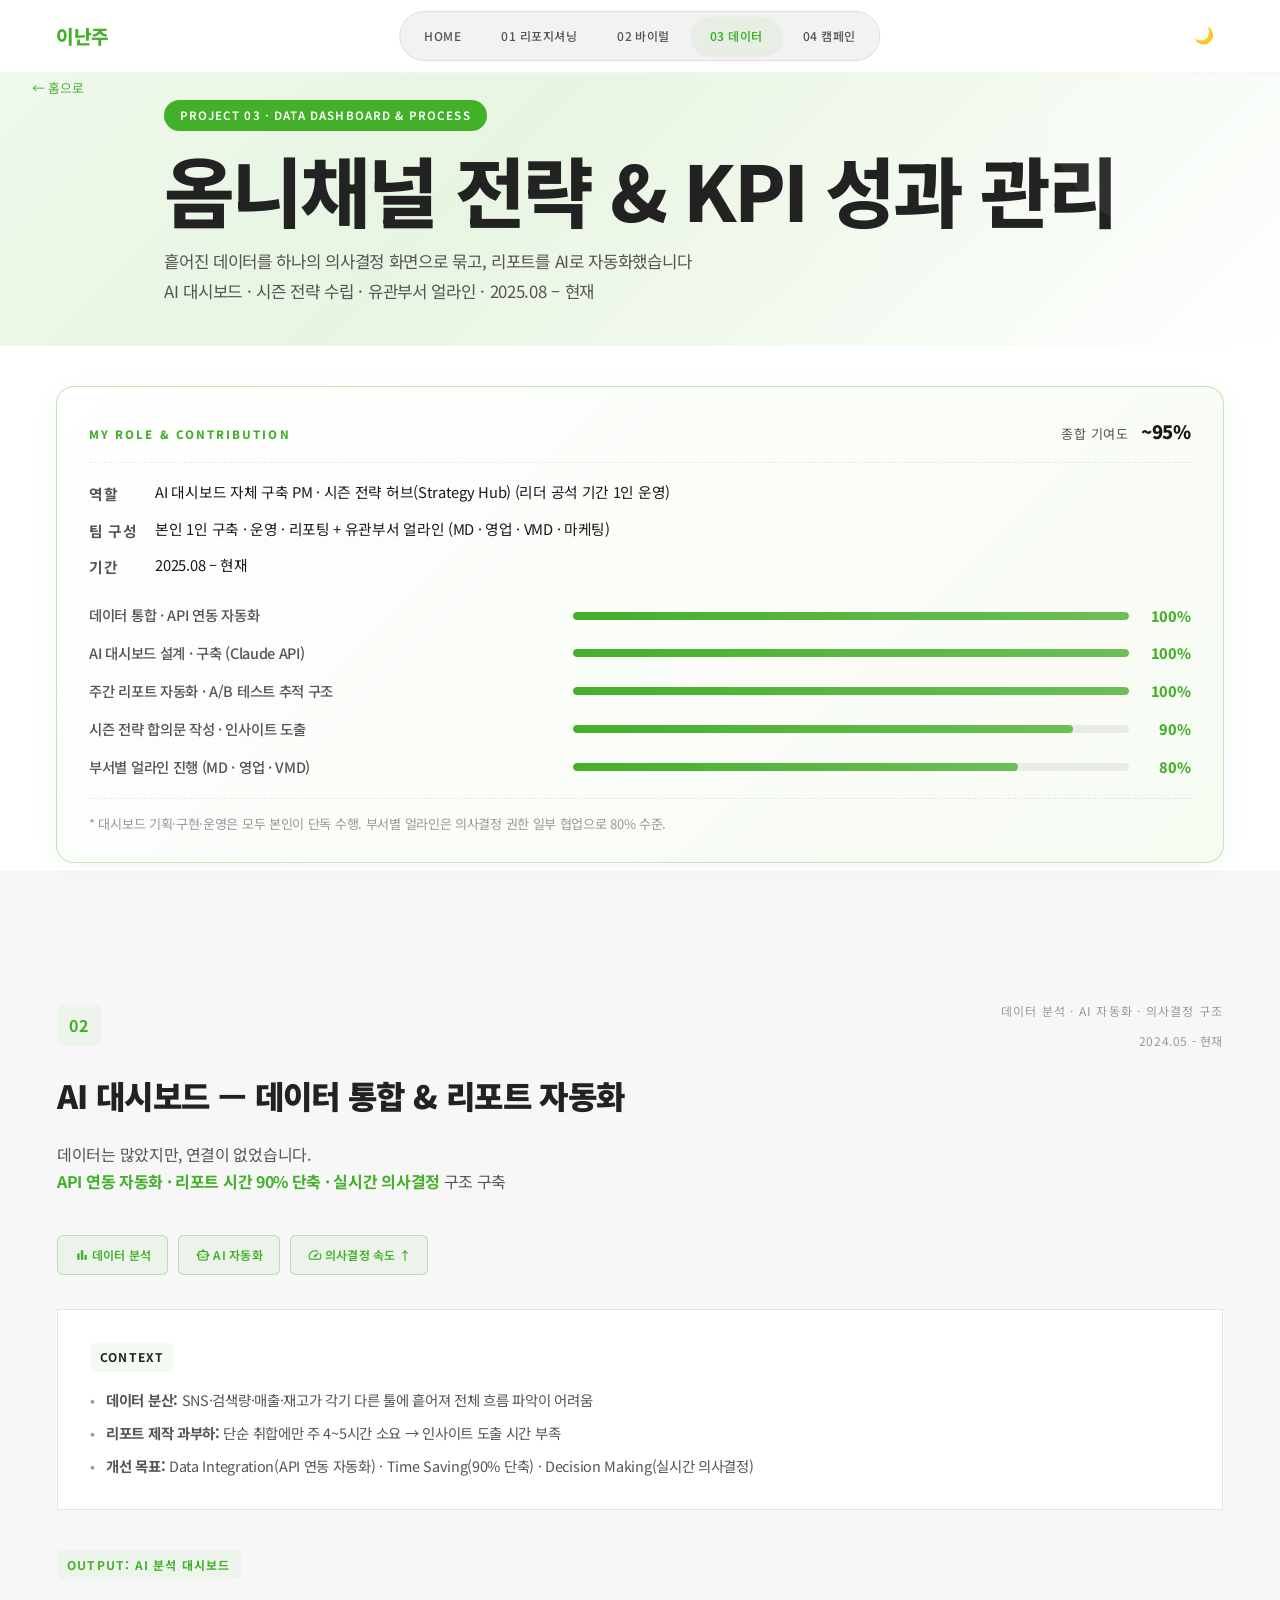
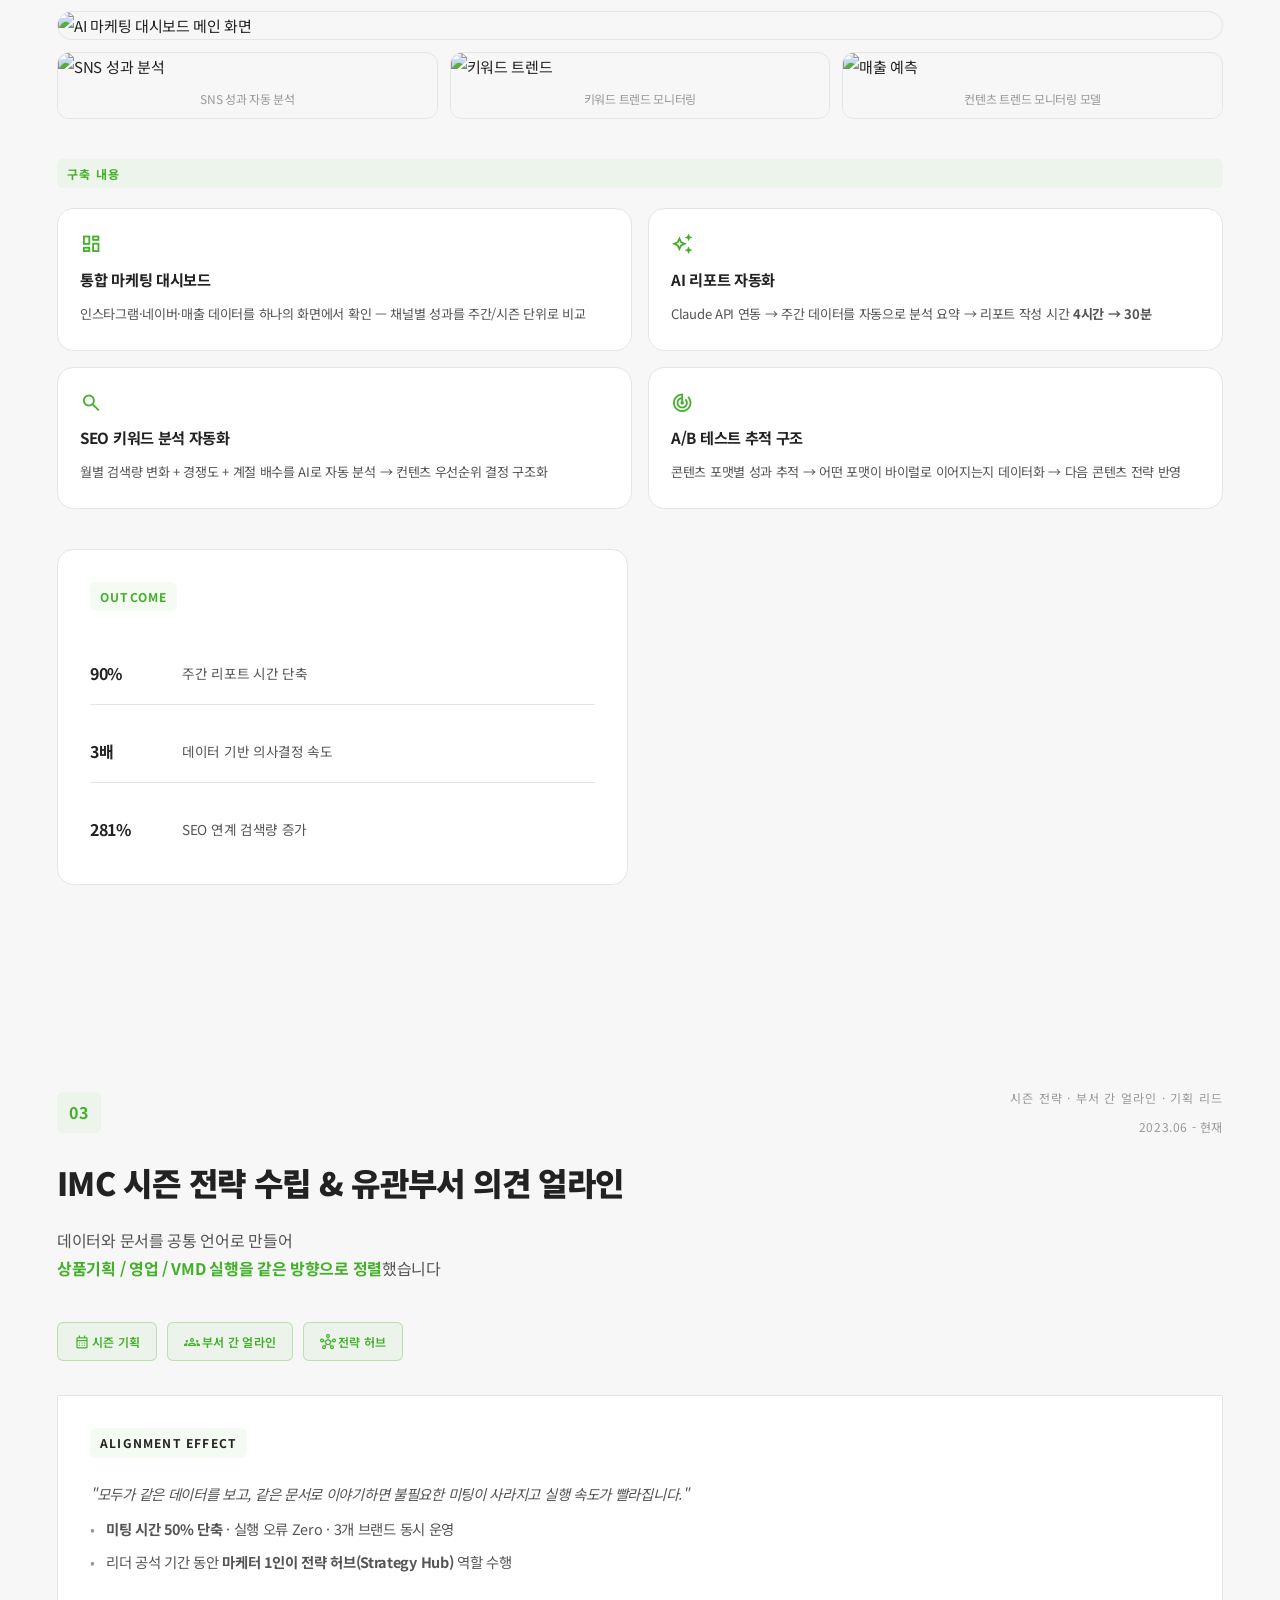
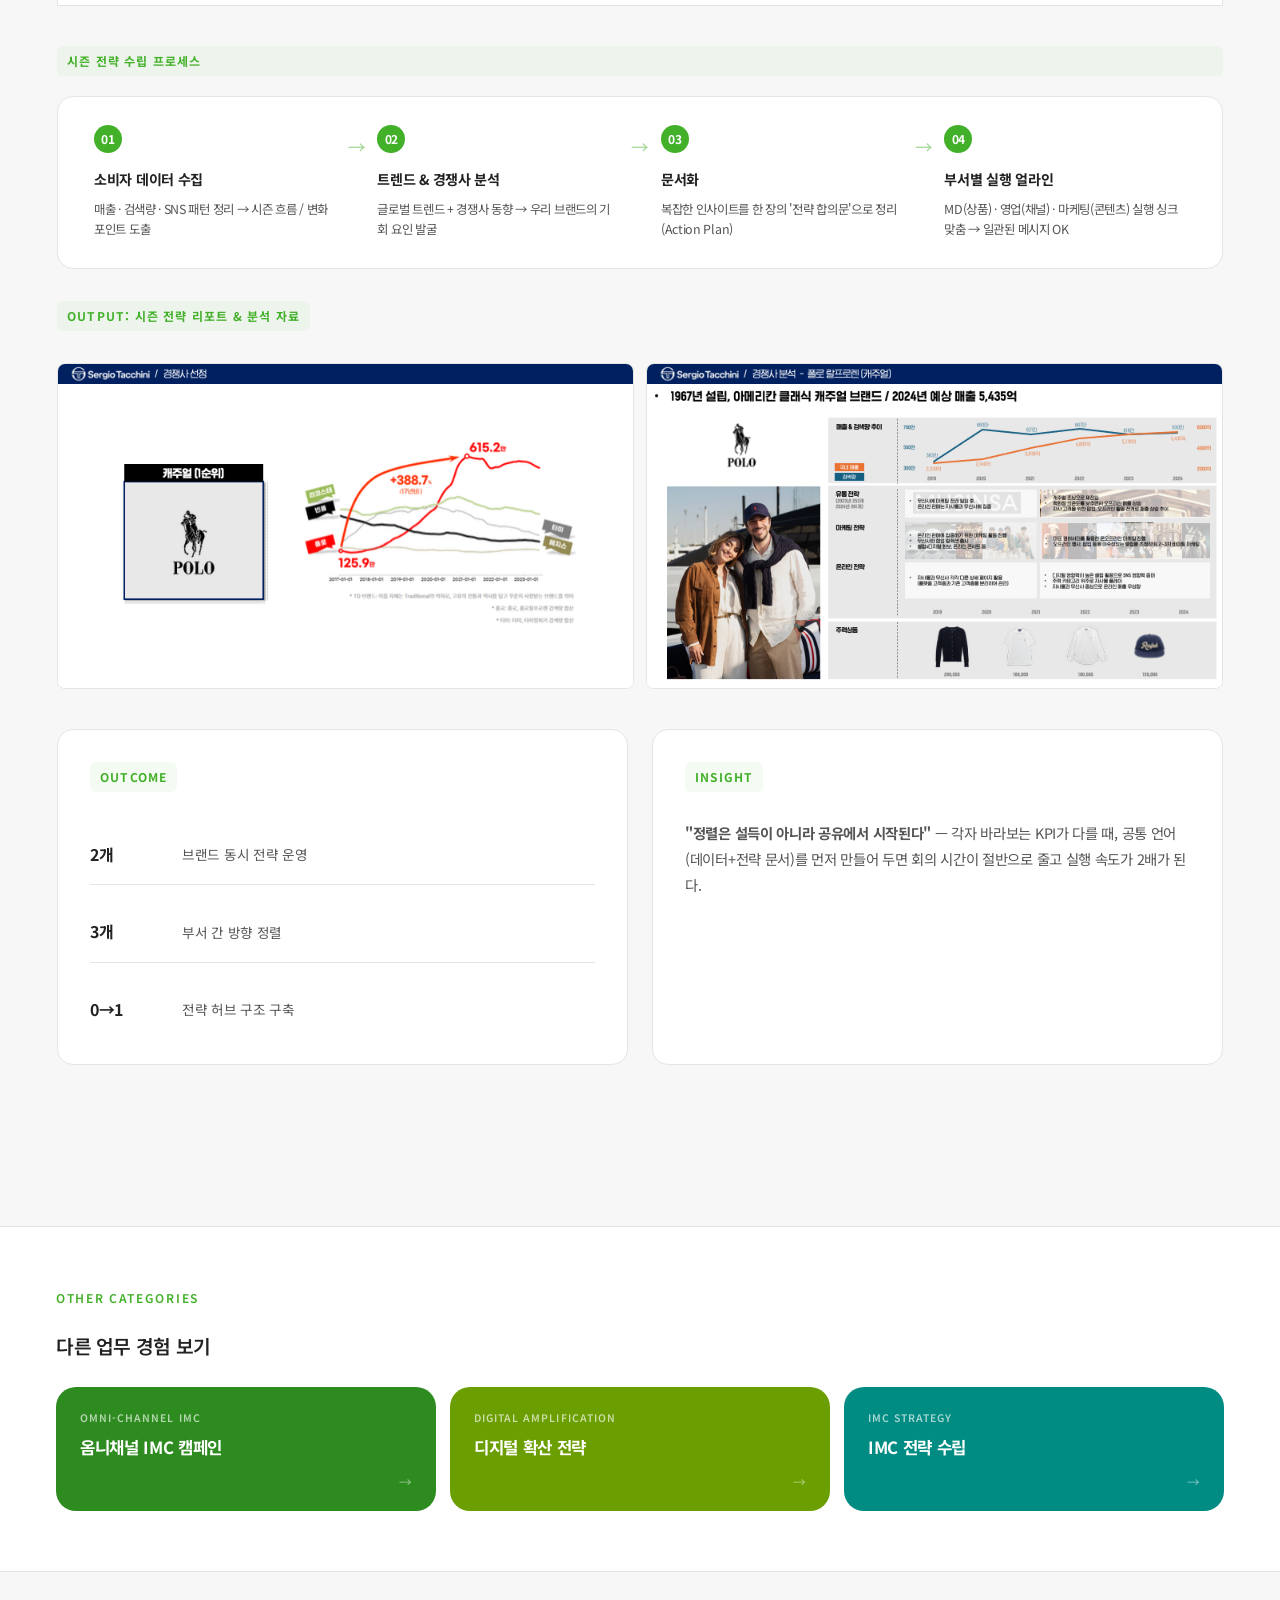
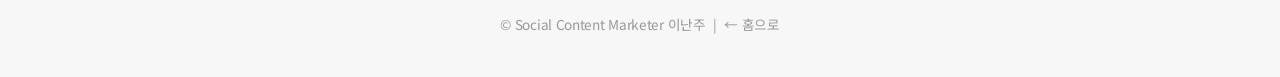
==== commit af851587: "feat: 각 프로젝트 페이지에 'My Role & Contribution' 패널 추가 (역할/팀/영역별 기여도 %)" ====
--- a/page-data.html
+++ b/page-data.html
@@ -42,6 +42,31 @@
         </div>
     </section>
 
+    <!-- MY ROLE & CONTRIBUTION -->
+    <section class="role-contrib-section">
+        <div class="container">
+            <div class="role-contrib-block" data-animate="fade-up">
+                <div class="role-contrib-head">
+                    <span class="role-contrib-label">My Role &amp; Contribution</span>
+                    <span class="role-contrib-overall">종합 기여도 <strong>~95%</strong></span>
+                </div>
+                <dl class="role-contrib-info">
+                    <dt>역할</dt><dd>AI 대시보드 자체 구축 PM · 시즌 전략 허브(Strategy Hub) (리더 공석 기간 1인 운영)</dd>
+                    <dt>팀 구성</dt><dd>본인 1인 구축 · 운영 · 리포팅 + 유관부서 얼라인 (MD · 영업 · VMD · 마케팅)</dd>
+                    <dt>기간</dt><dd>2025.08 – 현재</dd>
+                </dl>
+                <div class="role-contrib-bars">
+                    <div class="role-bar-row"><span class="role-bar-name">데이터 통합 · API 연동 자동화</span><div class="role-bar-track"><div class="role-bar-fill" style="width:100%"></div></div><span class="role-bar-value">100%</span></div>
+                    <div class="role-bar-row"><span class="role-bar-name">AI 대시보드 설계 · 구축 (Claude API)</span><div class="role-bar-track"><div class="role-bar-fill" style="width:100%"></div></div><span class="role-bar-value">100%</span></div>
+                    <div class="role-bar-row"><span class="role-bar-name">주간 리포트 자동화 · A/B 테스트 추적 구조</span><div class="role-bar-track"><div class="role-bar-fill" style="width:100%"></div></div><span class="role-bar-value">100%</span></div>
+                    <div class="role-bar-row"><span class="role-bar-name">시즌 전략 합의문 작성 · 인사이트 도출</span><div class="role-bar-track"><div class="role-bar-fill" style="width:90%"></div></div><span class="role-bar-value">90%</span></div>
+                    <div class="role-bar-row"><span class="role-bar-name">부서별 얼라인 진행 (MD · 영업 · VMD)</span><div class="role-bar-track"><div class="role-bar-fill" style="width:80%"></div></div><span class="role-bar-value">80%</span></div>
+                </div>
+                <p class="role-contrib-note">* 대시보드 기획·구현·운영은 모두 본인이 단독 수행. 부서별 얼라인은 의사결정 권한 일부 협업으로 80% 수준.</p>
+            </div>
+        </div>
+    </section>
+
     <!-- 프로젝트 상세 -->
     <section class="cat-projects">
         <div class="container">
--- a/style.css
+++ b/style.css
@@ -4874,3 +4874,127 @@
     transform: translateY(-6px);
     box-shadow: 0 12px 32px rgba(0,0,0,0.15);
 }
+
+/* =============================================
+   MY ROLE & CONTRIBUTION 패널 (서브 페이지 공통)
+   ============================================= */
+.role-contrib-section {
+    padding: 40px 0 8px;
+}
+.role-contrib-block {
+    background: linear-gradient(135deg, #ffffff 0%, #f6fbf2 100%);
+    border: 1px solid var(--border-accent, #d6ecc6);
+    border-radius: 18px;
+    padding: 28px 32px;
+    box-shadow: 0 6px 24px rgba(67, 176, 42, 0.06);
+}
+.role-contrib-head {
+    display: flex;
+    justify-content: space-between;
+    align-items: baseline;
+    flex-wrap: wrap;
+    gap: 12px;
+    margin-bottom: 18px;
+    padding-bottom: 14px;
+    border-bottom: 1px dashed rgba(0,0,0,0.08);
+}
+.role-contrib-label {
+    font-size: 0.72rem;
+    font-weight: 800;
+    letter-spacing: 0.18em;
+    color: var(--oy-green, #43b02a);
+    text-transform: uppercase;
+}
+.role-contrib-overall {
+    font-size: 0.82rem;
+    color: var(--text-sub, #555);
+    letter-spacing: 0.04em;
+}
+.role-contrib-overall strong {
+    font-size: 1.15rem;
+    font-weight: 900;
+    color: var(--kakao-black, #191919);
+    margin-left: 8px;
+    letter-spacing: -0.01em;
+}
+.role-contrib-info {
+    display: grid;
+    grid-template-columns: max-content 1fr;
+    gap: 10px 18px;
+    margin-bottom: 22px;
+    font-size: 0.92rem;
+}
+.role-contrib-info dt {
+    margin: 0;
+    font-weight: 700;
+    color: var(--text-sub, #555);
+    letter-spacing: 0.04em;
+}
+.role-contrib-info dd {
+    margin: 0;
+    color: var(--kakao-black, #191919);
+    line-height: 1.55;
+}
+.role-contrib-bars {
+    display: flex;
+    flex-direction: column;
+    gap: 12px;
+}
+.role-bar-row {
+    display: grid;
+    grid-template-columns: minmax(160px, 1.1fr) minmax(140px, 1.3fr) 48px;
+    align-items: center;
+    gap: 14px;
+    font-size: 0.9rem;
+}
+.role-bar-name {
+    color: var(--text-sub, #555);
+    font-weight: 500;
+    line-height: 1.4;
+}
+.role-bar-track {
+    background: rgba(0,0,0,0.06);
+    border-radius: 999px;
+    height: 8px;
+    overflow: hidden;
+}
+.role-bar-fill {
+    background: linear-gradient(90deg, var(--oy-green, #43b02a), #6dbe57);
+    height: 100%;
+    border-radius: 999px;
+    transition: width 0.8s cubic-bezier(0.22, 1, 0.36, 1);
+}
+.role-bar-value {
+    font-weight: 800;
+    color: var(--oy-green, #43b02a);
+    text-align: right;
+    letter-spacing: -0.01em;
+}
+.role-contrib-note {
+    margin-top: 18px;
+    padding-top: 14px;
+    border-top: 1px dashed rgba(0,0,0,0.08);
+    font-size: 0.82rem;
+    color: var(--text-muted, #777);
+    line-height: 1.6;
+}
+@media (max-width: 720px) {
+    .role-contrib-block { padding: 22px 20px; border-radius: 14px; }
+    .role-contrib-head { margin-bottom: 14px; padding-bottom: 12px; }
+    .role-contrib-info {
+        grid-template-columns: 1fr;
+        gap: 4px 0;
+    }
+    .role-contrib-info dt {
+        color: var(--oy-green, #43b02a);
+        margin-top: 8px;
+        font-size: 0.78rem;
+        letter-spacing: 0.08em;
+        text-transform: uppercase;
+    }
+    .role-bar-row {
+        grid-template-columns: 1fr 90px 40px;
+        gap: 10px;
+        font-size: 0.82rem;
+    }
+}
